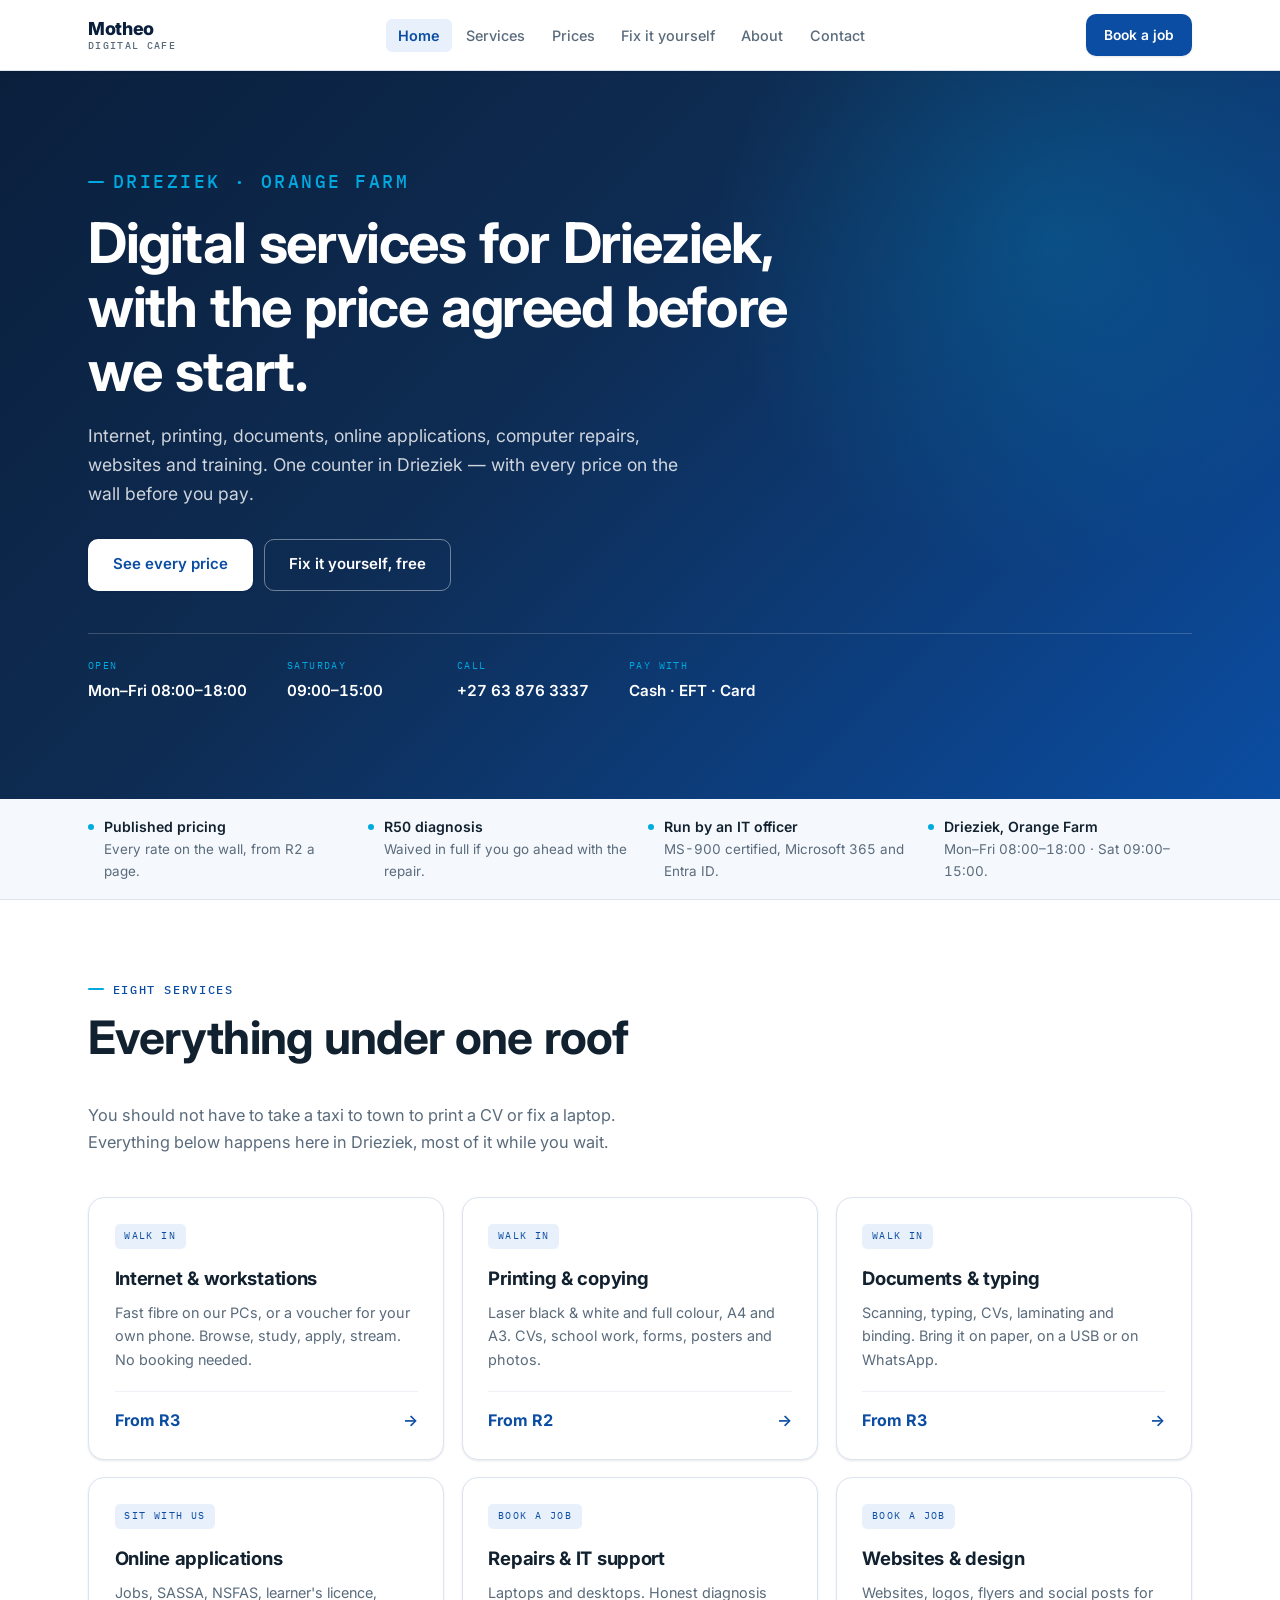
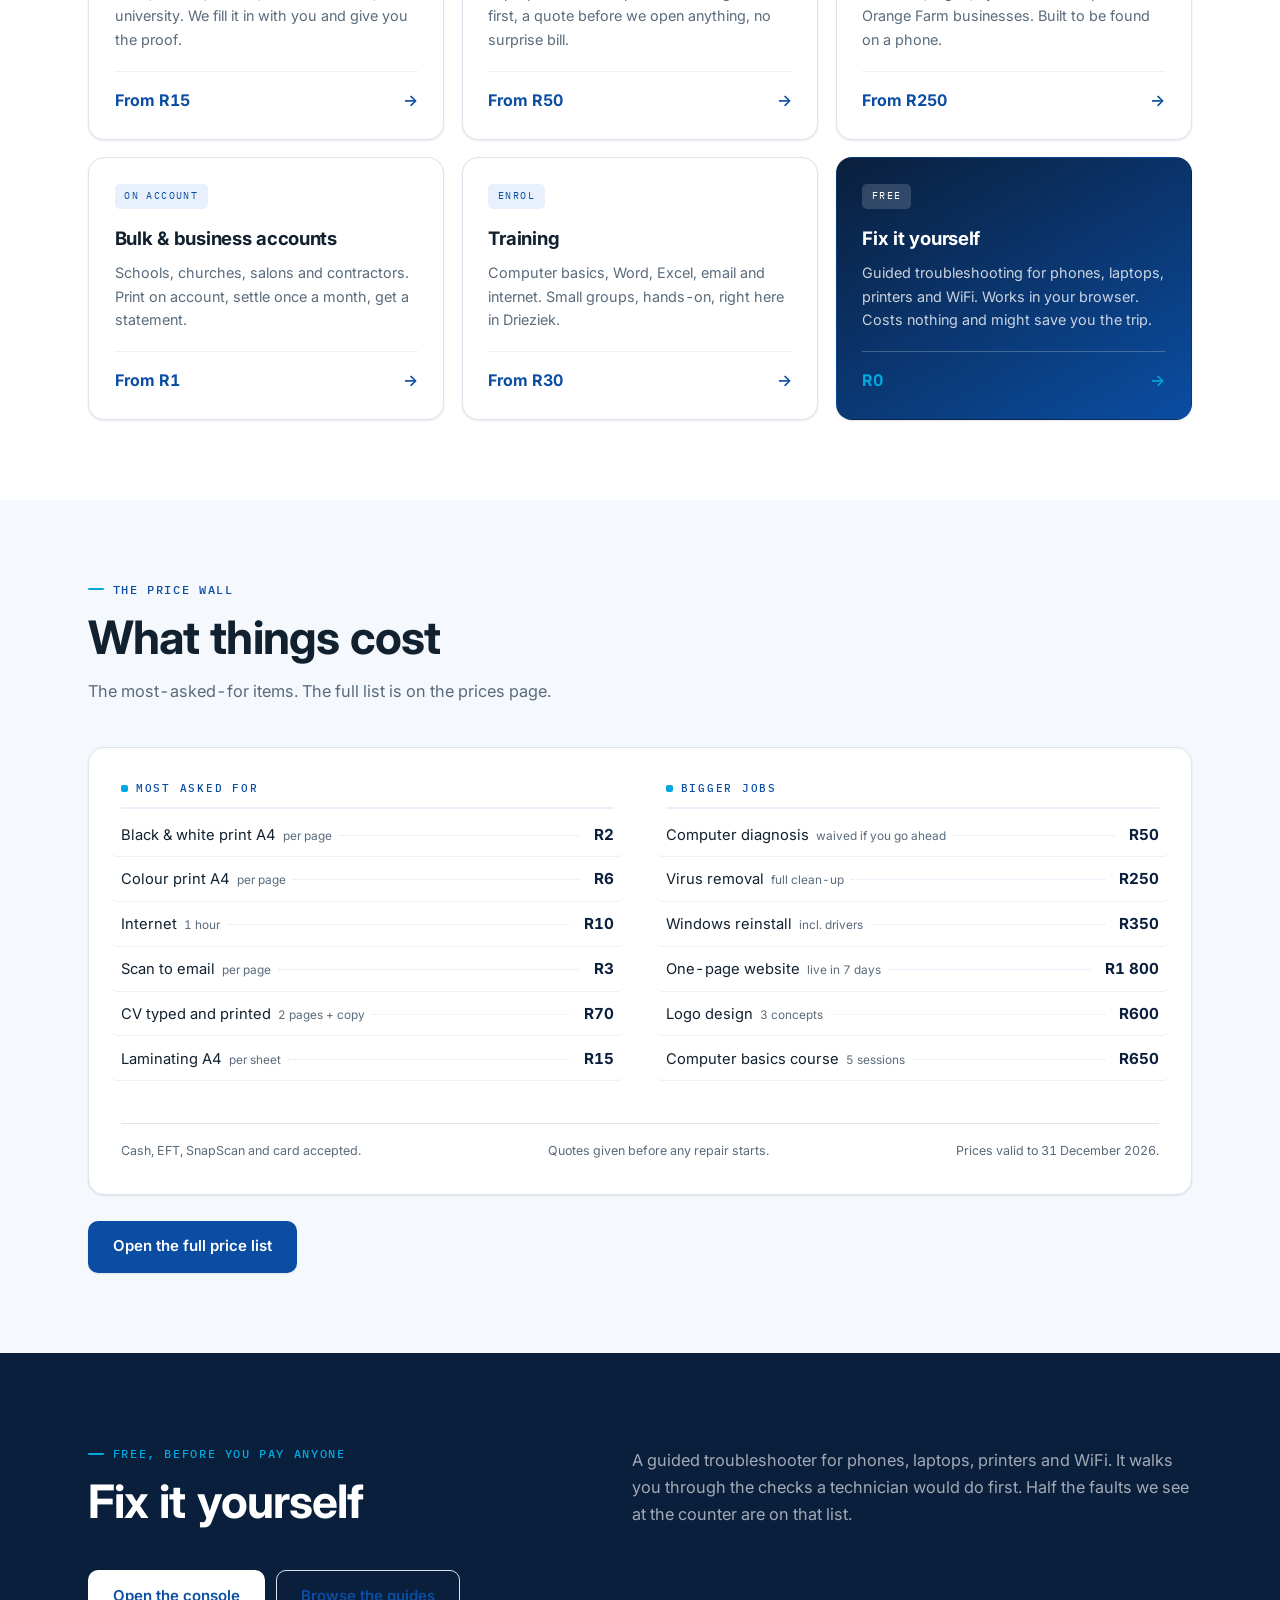
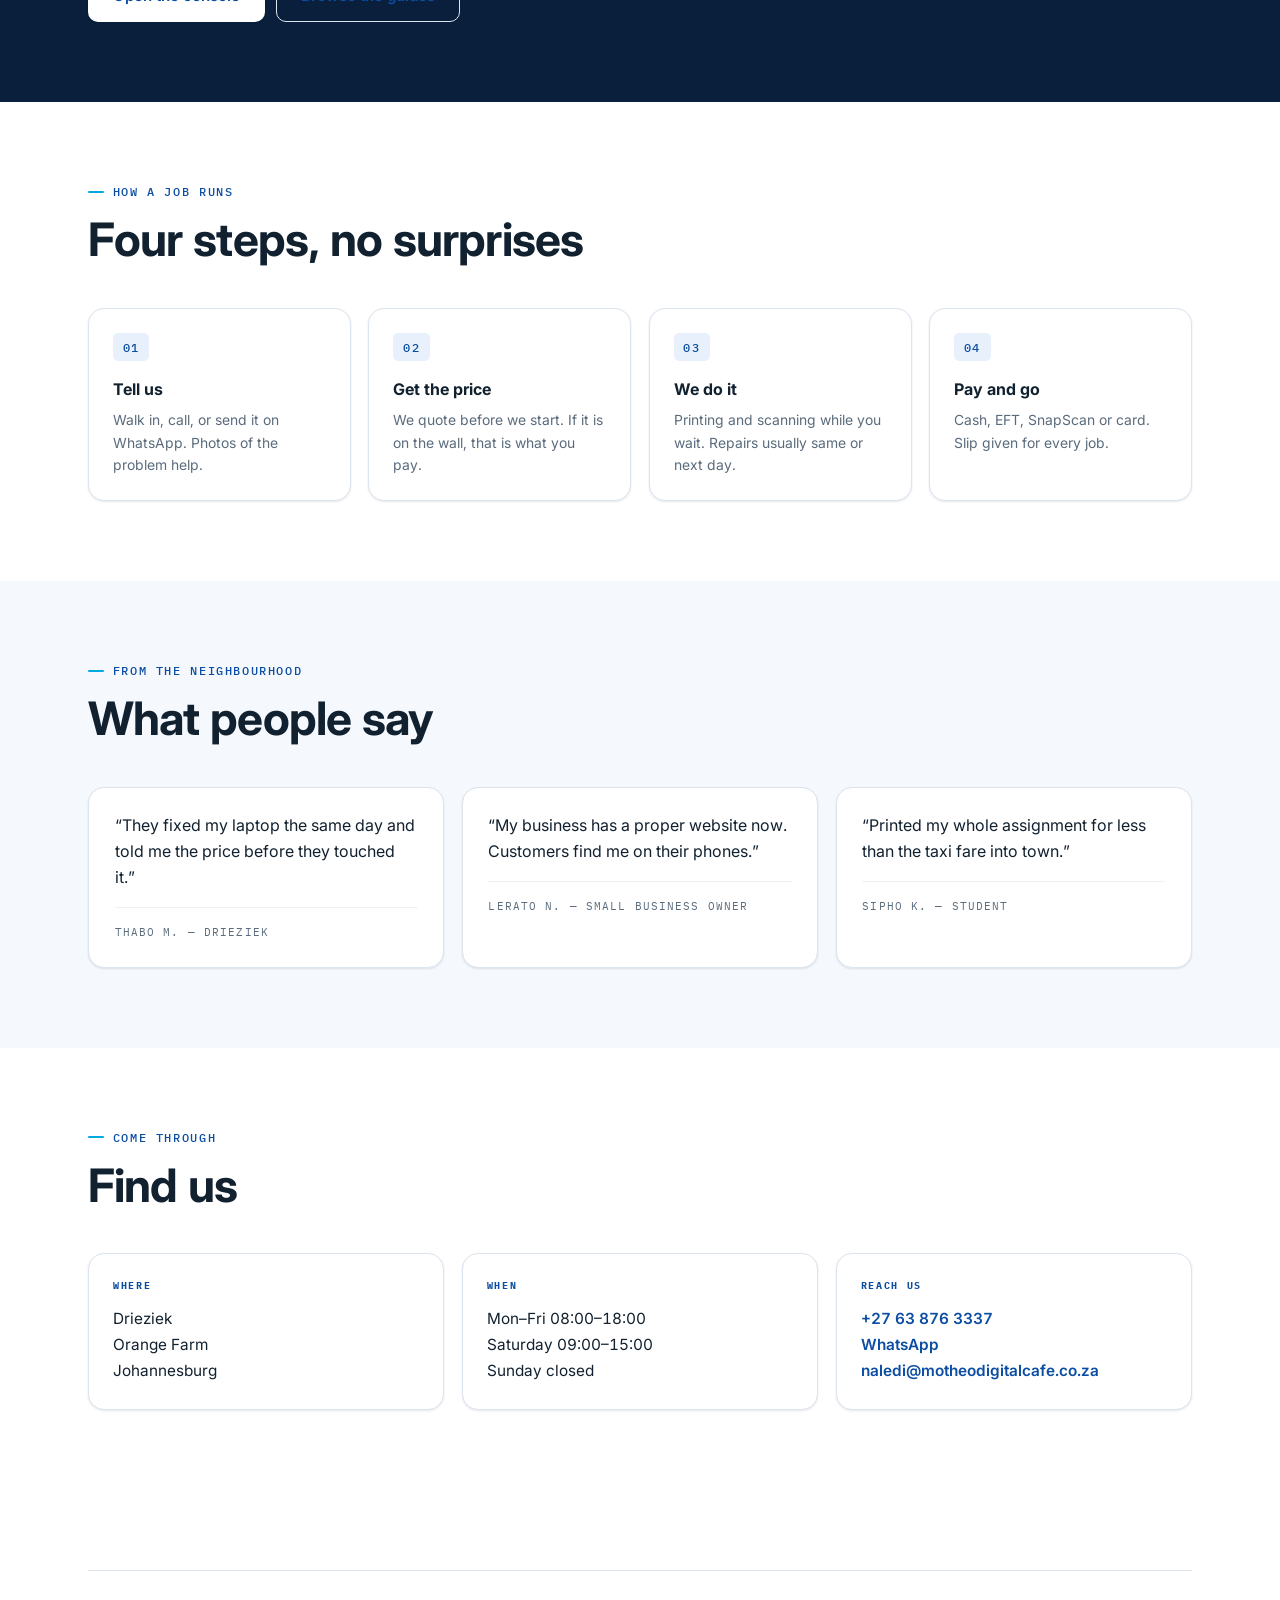
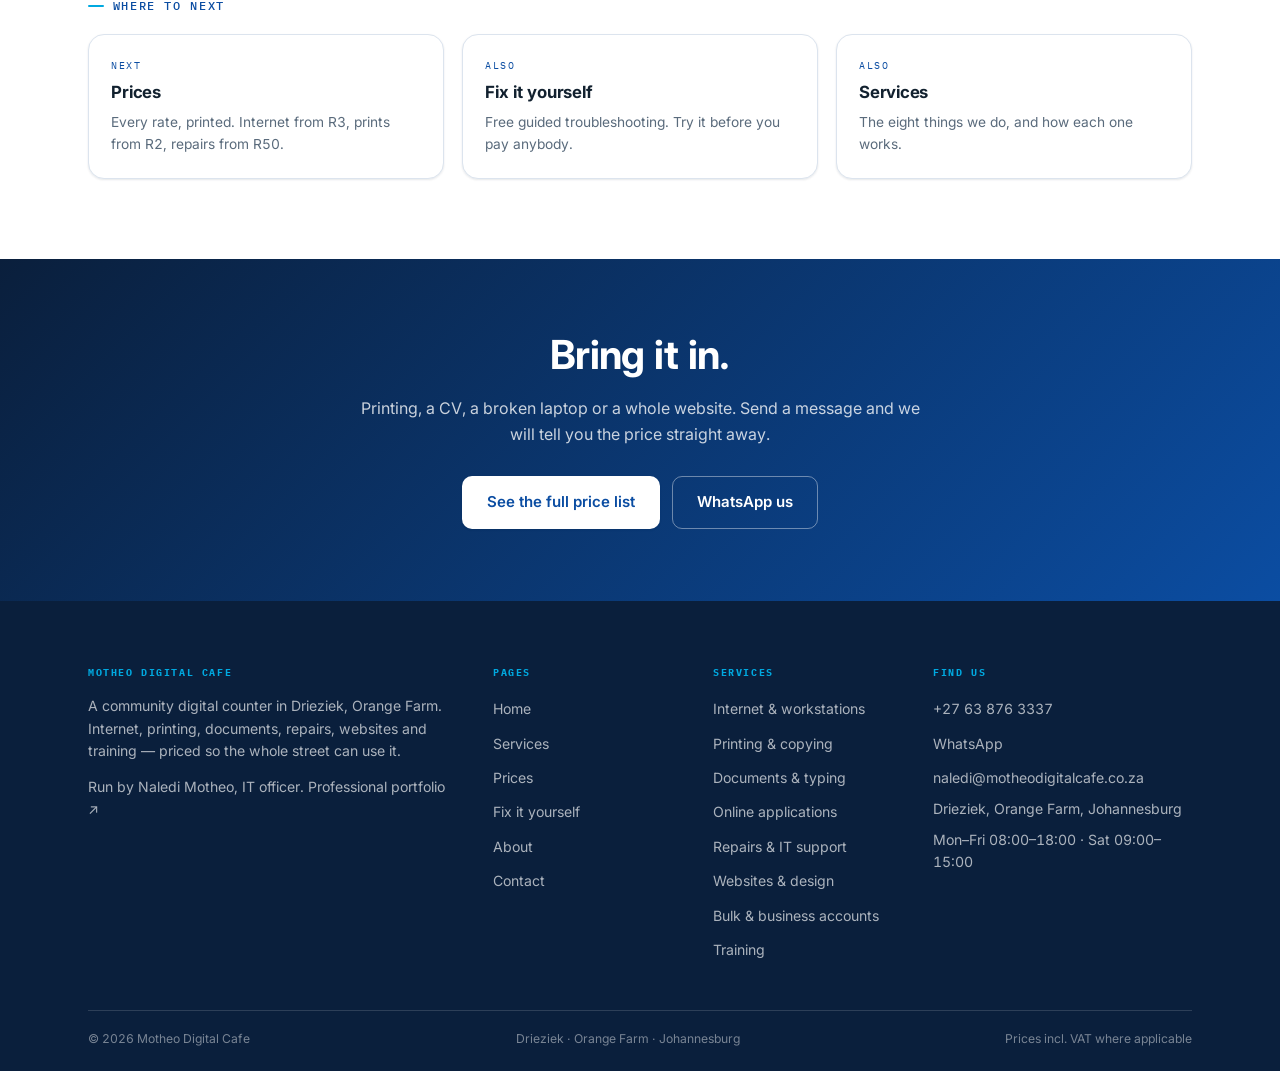
==== index.html @ 81f90285 "Fix asset paths for subdirectories" ====
<!DOCTYPE html>
<html lang="en-ZA">
<head>
<meta charset="utf-8">
<meta name="viewport" content="width=device-width,initial-scale=1">
<title>Motheo Digital Cafe — Internet, printing, repairs &amp; websites in Orange Farm</title>
<meta name="description" content="Internet, printing, scanning, CVs, online applications, computer repairs, websites and training in Drieziek, Orange Farm. Internet from R3 an hour, printing from R2, plus free troubleshooting guides.">
<meta name="theme-color" content="#0a0a0a">
<link rel="icon" href="assets/favicon.png">
<meta property="og:title" content="Motheo Digital Cafe — Internet, printing, repairs &amp; websites in Orange Farm">
<meta property="og:description" content="Internet, printing, scanning, CVs, online applications, computer repairs, websites and training in Drieziek, Orange Farm. Internet from R3 an hour, printing from R2, plus free troubleshooting guides.">
<meta property="og:type" content="website">
<link rel="preconnect" href="https://fonts.googleapis.com">
<link rel="preconnect" href="https://fonts.gstatic.com" crossorigin>
<link href="https://fonts.googleapis.com/css2?family=Inter:wght@400;500;600;700;800&family=IBM+Plex+Mono:wght@400;500&display=swap" rel="stylesheet">
<link rel="stylesheet" href="/style.css">
</head>
<body>
<a class="skip" href="#main">Skip to content</a>
<header class="nav">
  <div class="nav-in">
    <a class="brand" href="/"><b>Motheo</b><i>Digital Cafe</i></a>
    <nav aria-label="Main"><ul class="nav-links" id="menu"><li><a href="/" aria-current="page">Home</a></li><li><a href="services">Services</a></li><li><a href="prices">Prices</a></li><li><a href="/fix/">Fix it yourself</a></li><li><a href="/about/">About</a></li><li><a href="/contact/">Contact</a></li></ul></nav>
    <a class="pill pill-solid pill-sm nav-cta" href="contact">Book a job</a>
    <button class="burger" id="burger" aria-label="Menu" aria-expanded="false" aria-controls="menu">
      <span></span><span></span><span></span></button>
  </div>
</header>
<main id="main">
<section class="hero">
  <div class="wrap">
    <p class="eyebrow on-ink">Drieziek · Orange Farm</p>
    <h1>Digital services for Drieziek, with the price agreed before we start.</h1>
    <p>Internet, printing, documents, online applications, computer repairs, websites
    and training. One counter in Drieziek — with every price on the wall before you pay.</p>
    <div class="hero-cta">
      <a class="pill pill-invert" href="/prices/">See every price</a>
      <a class="pill pill-ghost" href="/fix/"><span>Fix it yourself, free</span></a>
    </div>
    <dl class="hero-meta">
      <div><dt>Open</dt><dd>Mon–Fri 08:00–18:00</dd></div>
      <div><dt>Saturday</dt><dd>09:00–15:00</dd></div>
      <div><dt>Call</dt><dd>+27 63 876 3337</dd></div>
      <div><dt>Pay with</dt><dd>Cash · EFT · Card</dd></div>
    </dl>
  </div>
</section>
<div class="trustbar"><ul><li><span><b>Published pricing</b>Every rate on the wall, from R2 a page.</span></li><li><span><b>R50 diagnosis</b>Waived in full if you go ahead with the repair.</span></li><li><span><b>Run by an IT officer</b>MS-900 certified, Microsoft 365 and Entra ID.</span></li><li><span><b>Drieziek, Orange Farm</b>Mon–Fri 08:00–18:00 · Sat 09:00–15:00.</span></li></ul></div>

<section class="sec">
  <div class="wrap">
    <div class="sec-head sec-head-row rv">
      <div><p class="eyebrow">Eight services</p>
        <h2 class="sec-title">Everything under one roof</h2></div>
      <p class="sec-sub">You should not have to take a taxi to town to print a CV or fix a
      laptop. Everything below happens here in Drieziek, most of it while you wait.</p>
    </div>
    <div class="rv"><div class="svc-grid"><a class="svc" href="prices.html#internet-workstations"><span class="svc-kicker">Walk in</span>
        <h3>Internet &amp; workstations</h3><p>Fast fibre on our PCs, or a voucher for your own phone. Browse, study, apply, stream. No booking needed.</p><span class="svc-foot"><span class="svc-from">From R3</span>
        <span class="svc-arrow" aria-hidden="true">&rarr;</span></span></a><a class="svc" href="prices.html#printing-copying"><span class="svc-kicker">Walk in</span>
        <h3>Printing &amp; copying</h3><p>Laser black &amp; white and full colour, A4 and A3. CVs, school work, forms, posters and photos.</p><span class="svc-foot"><span class="svc-from">From R2</span>
        <span class="svc-arrow" aria-hidden="true">&rarr;</span></span></a><a class="svc" href="prices.html#documents-typing"><span class="svc-kicker">Walk in</span>
        <h3>Documents &amp; typing</h3><p>Scanning, typing, CVs, laminating and binding. Bring it on paper, on a USB or on WhatsApp.</p><span class="svc-foot"><span class="svc-from">From R3</span>
        <span class="svc-arrow" aria-hidden="true">&rarr;</span></span></a><a class="svc" href="prices.html#online-applications"><span class="svc-kicker">Sit with us</span>
        <h3>Online applications</h3><p>Jobs, SASSA, NSFAS, learner's licence, university. We fill it in with you and give you the proof.</p><span class="svc-foot"><span class="svc-from">From R15</span>
        <span class="svc-arrow" aria-hidden="true">&rarr;</span></span></a><a class="svc" href="prices.html#repairs-it-support"><span class="svc-kicker">Book a job</span>
        <h3>Repairs &amp; IT support</h3><p>Laptops and desktops. Honest diagnosis first, a quote before we open anything, no surprise bill.</p><span class="svc-foot"><span class="svc-from">From R50</span>
        <span class="svc-arrow" aria-hidden="true">&rarr;</span></span></a><a class="svc" href="prices.html#websites-design"><span class="svc-kicker">Book a job</span>
        <h3>Websites &amp; design</h3><p>Websites, logos, flyers and social posts for Orange Farm businesses. Built to be found on a phone.</p><span class="svc-foot"><span class="svc-from">From R250</span>
        <span class="svc-arrow" aria-hidden="true">&rarr;</span></span></a><a class="svc" href="prices.html#bulk-business-accounts"><span class="svc-kicker">On account</span>
        <h3>Bulk &amp; business accounts</h3><p>Schools, churches, salons and contractors. Print on account, settle once a month, get a statement.</p><span class="svc-foot"><span class="svc-from">From R1</span>
        <span class="svc-arrow" aria-hidden="true">&rarr;</span></span></a><a class="svc" href="prices.html#training"><span class="svc-kicker">Enrol</span>
        <h3>Training</h3><p>Computer basics, Word, Excel, email and internet. Small groups, hands-on, right here in Drieziek.</p><span class="svc-foot"><span class="svc-from">From R30</span>
        <span class="svc-arrow" aria-hidden="true">&rarr;</span></span></a><a class="svc svc-cta" href="/fix/">
        <span class="svc-kicker">Free</span><h3>Fix it yourself</h3>
        <p>Guided troubleshooting for phones, laptops, printers and WiFi. Works in
        your browser. Costs nothing and might save you the trip.</p>
        <span class="svc-foot"><span class="svc-from">R0</span>
        <span class="svc-arrow" aria-hidden="true">&rarr;</span></span></a></div></div>
  </div>
</section>

<section class="sec sec-fog">
  <div class="wrap">
    <div class="sec-head rv"><p class="eyebrow">The price wall</p>
      <h2 class="sec-title">What things cost</h2>
      <p class="sec-sub">The most-asked-for items. The full list is on the prices page.</p></div>
    <div class="rv"><div class="board"><div class="board-cols"><div class="board-group" id="most-asked-for"><h3>Most asked for</h3><div class="row"><span class="row-name"><span>Black &amp; white print A4</span><small>per page</small></span><span class="row-price">R2</span></div><div class="row"><span class="row-name"><span>Colour print A4</span><small>per page</small></span><span class="row-price">R6</span></div><div class="row"><span class="row-name"><span>Internet</span><small>1 hour</small></span><span class="row-price">R10</span></div><div class="row"><span class="row-name"><span>Scan to email</span><small>per page</small></span><span class="row-price">R3</span></div><div class="row"><span class="row-name"><span>CV typed and printed</span><small>2 pages + copy</small></span><span class="row-price">R70</span></div><div class="row"><span class="row-name"><span>Laminating A4</span><small>per sheet</small></span><span class="row-price">R15</span></div></div><div class="board-group" id="bigger-jobs"><h3>Bigger jobs</h3><div class="row"><span class="row-name"><span>Computer diagnosis</span><small>waived if you go ahead</small></span><span class="row-price">R50</span></div><div class="row"><span class="row-name"><span>Virus removal</span><small>full clean-up</small></span><span class="row-price">R250</span></div><div class="row"><span class="row-name"><span>Windows reinstall</span><small>incl. drivers</small></span><span class="row-price">R350</span></div><div class="row"><span class="row-name"><span>One-page website</span><small>live in 7 days</small></span><span class="row-price">R1 800</span></div><div class="row"><span class="row-name"><span>Logo design</span><small>3 concepts</small></span><span class="row-price">R600</span></div><div class="row"><span class="row-name"><span>Computer basics course</span><small>5 sessions</small></span><span class="row-price">R650</span></div></div></div><div class="board-foot"><span>Cash, EFT, SnapScan and card accepted.</span><span>Quotes given before any repair starts.</span><span>Prices valid to 31 December 2026.</span></div></div></div>
    <p style="margin-top:1.6rem"><a class="pill pill-solid" href="/prices/">Open the full price list</a></p>
  </div>
</section>

<section class="sec sec-ink">
  <div class="wrap">
    <div class="sec-head sec-head-row rv">
      <div><p class="eyebrow on-ink">Free, before you pay anyone</p>
        <h2 class="sec-title">Fix it yourself</h2></div>
      <p class="sec-sub" style="color:rgba(255,255,255,.62)">A guided troubleshooter for phones,
      laptops, printers and WiFi. It walks you through the checks a technician would do first.
      Half the faults we see at the counter are on that list.</p>
    </div>
    <div class="rv" style="display:flex;flex-wrap:wrap;gap:.7rem">
      <a class="pill pill-invert" href="/fix/">Open the console</a>
      <a class="pill pill-ghost" href="fix.html#guides"><span>Browse the guides</span></a>
    </div>
  </div>
</section>

<section class="sec">
  <div class="wrap">
    <div class="sec-head rv"><p class="eyebrow">How a job runs</p>
      <h2 class="sec-title">Four steps, no surprises</h2></div>
    <div class="steps rv">
      <div class="step"><span class="step-n">01</span><h3>Tell us</h3>
        <p>Walk in, call, or send it on WhatsApp. Photos of the problem help.</p></div>
      <div class="step"><span class="step-n">02</span><h3>Get the price</h3>
        <p>We quote before we start. If it is on the wall, that is what you pay.</p></div>
      <div class="step"><span class="step-n">03</span><h3>We do it</h3>
        <p>Printing and scanning while you wait. Repairs usually same or next day.</p></div>
      <div class="step"><span class="step-n">04</span><h3>Pay and go</h3>
        <p>Cash, EFT, SnapScan or card. Slip given for every job.</p></div>
    </div>
  </div>
</section>

<section class="sec sec-fog">
  <div class="wrap">
    <div class="sec-head rv"><p class="eyebrow">From the neighbourhood</p>
      <h2 class="sec-title">What people say</h2></div>
    <div class="quotes rv">
      <figure class="quote"><blockquote>&ldquo;They fixed my laptop the same day and told me
        the price before they touched it.&rdquo;</blockquote>
        <figcaption>Thabo M. — Drieziek</figcaption></figure>
      <figure class="quote"><blockquote>&ldquo;My business has a proper website now. Customers
        find me on their phones.&rdquo;</blockquote>
        <figcaption>Lerato N. — Small business owner</figcaption></figure>
      <figure class="quote"><blockquote>&ldquo;Printed my whole assignment for less than the
        taxi fare into town.&rdquo;</blockquote>
        <figcaption>Sipho K. — Student</figcaption></figure>
    </div>
  </div>
</section>

<section class="sec">
  <div class="wrap">
    <div class="sec-head rv"><p class="eyebrow">Come through</p>
      <h2 class="sec-title">Find us</h2></div>
    <div class="visit rv">
      <div><h3>Where</h3><p>Drieziek<br>Orange Farm<br>Johannesburg</p></div>
      <div><h3>When</h3><p>Mon–Fri 08:00–18:00<br>Saturday 09:00–15:00<br>Sunday closed</p></div>
      <div><h3>Reach us</h3><p><a href="tel:+27638763337">+27 63 876 3337</a><br>
        <a href="https://wa.me/27638763337">WhatsApp</a><br><a href="mailto:naledi@motheodigitalcafe.co.za">naledi@motheodigitalcafe.co.za</a></p></div>
    </div>
  </div>
</section>

<section class="sec">
  <div class="wrap">
    <div class="xref rv">
      <p class="eyebrow">Where to next</p>
      <div class="xref-grid"><a class="xref-card" href="/prices/"><em>Next</em><b>Prices</b><span>Every rate, printed. Internet from R3, prints from R2, repairs from R50.</span></a><a class="xref-card" href="/fix/"><em>Also</em><b>Fix it yourself</b><span>Free guided troubleshooting. Try it before you pay anybody.</span></a><a class="xref-card" href="/services/"><em>Also</em><b>Services</b><span>The eight things we do, and how each one works.</span></a></div>
    </div>
  </div>
</section>
<section class="band">
  <div class="wrap">
    <h2>Bring it in.</h2><p>Printing, a CV, a broken laptop or a whole website. Send a message and we will tell you the price straight away.</p>
    <div class="band-cta"><a class="pill pill-invert" href="/prices/">See the full price list</a><a class="pill pill-ghost" href="https://wa.me/27638763337"><span>WhatsApp us</span></a></div>
  </div>
</section>
</main>
<footer class="foot">
  <div class="wrap">
    <div class="foot-grid">
      <div>
        <h4>Motheo Digital Cafe</h4>
        <p>A community digital counter in Drieziek, Orange Farm. Internet, printing,
        documents, repairs, websites and training — priced so the whole street can use it.</p>
        <p style="margin-top:.8rem">Run by <a href="/about/">Naledi Motheo</a>,
        IT officer. <a href="https://motheotech.github.io/naledi-portfolio/" target="_blank" rel="noopener">Professional portfolio &#8599;</a></p>
      </div>
      <div><h4>Pages</h4><ul><li><a href="/">Home</a></li><li><a href="/services/">Services</a></li><li><a href="/prices/">Prices</a></li><li><a href="/fix/">Fix it yourself</a></li><li><a href="/about/">About</a></li><li><a href="/contact/">Contact</a></li></ul></div>
      <div><h4>Services</h4><ul><li><a href="/services/">Internet &amp; workstations</a></li><li><a href="/services/">Printing &amp; copying</a></li><li><a href="/services/">Documents &amp; typing</a></li><li><a href="/services/">Online applications</a></li><li><a href="/services/">Repairs &amp; IT support</a></li><li><a href="/services/">Websites &amp; design</a></li><li><a href="/services/">Bulk &amp; business accounts</a></li><li><a href="/services/">Training</a></li></ul></div>
      <div>
        <h4>Find us</h4>
        <ul>
          <li><a href="tel:+27638763337">+27 63 876 3337</a></li>
          <li><a href="https://wa.me/27638763337">WhatsApp</a></li>
          <li><a href="mailto:naledi@motheodigitalcafe.co.za">naledi@motheodigitalcafe.co.za</a></li>
          <li><p>Drieziek, Orange Farm, Johannesburg</p></li>
          <li><p>Mon–Fri 08:00–18:00 · Sat 09:00–15:00</p></li>
        </ul>
      </div>
    </div>
    <div class="foot-bottom">
      <span>&copy; 2026 Motheo Digital Cafe</span>
      <span>Drieziek · Orange Farm · Johannesburg</span>
      <span>Prices incl. VAT where applicable</span>
    </div>
  </div>
</footer>
<script src="/site.js" defer></script>
</body>
</html>
---- style.css ----
/* ==========================================================================
   Motheo Digital Cafe — corporate ICT design system
   Navy / royal blue / cyan. Rounded, layered, credential-forward.
   ========================================================================== */

:root{
  /* brand */
  --navy:#0a1f3c;
  --navy-2:#0e2c53;
  --brand:#0b4da2;
  --brand-dk:#083a7d;
  --brand-lt:#e8f0fb;
  --cyan:#00a9e0;
  --cyan-dk:#0089b5;

  /* neutrals */
  --paper:#ffffff;
  --mist:#f5f8fc;
  --ink:#12212f;
  --slate:#5a6b7c;
  --line:#dce4ee;
  --line-2:#eef2f7;

  --ok:#0f8a5f;

  --ui:'Inter',-apple-system,'Segoe UI',Roboto,sans-serif;
  --mono:'IBM Plex Mono',ui-monospace,'SF Mono',Menlo,monospace;

  --r:10px;
  --r-lg:16px;
  --sh-1:0 1px 2px rgba(10,31,60,.06),0 1px 3px rgba(10,31,60,.05);
  --sh-2:0 2px 4px rgba(10,31,60,.05),0 12px 28px rgba(10,31,60,.09);
  --sh-3:0 4px 8px rgba(10,31,60,.06),0 24px 48px rgba(10,31,60,.13);

  --wrap:1200px;
  --gut:clamp(1.25rem,4vw,3rem);
}

*,*::before,*::after{margin:0;padding:0;box-sizing:border-box}
html{scroll-behavior:smooth;-webkit-text-size-adjust:100%}
body{
  font-family:var(--ui);background:var(--paper);color:var(--ink);
  font-size:16px;line-height:1.65;overflow-x:hidden;
  font-variant-numeric:tabular-nums;-webkit-font-smoothing:antialiased;
}
img{max-width:100%;display:block}
a{color:var(--brand)}
ul{list-style:none}

.skip{position:absolute;left:-9999px;background:var(--brand);color:#fff;
  padding:.8rem 1.2rem;border-radius:var(--r);z-index:9999}
.skip:focus{left:.75rem;top:.75rem}
:focus-visible{outline:3px solid var(--cyan);outline-offset:2px;border-radius:4px}

.wrap{max-width:var(--wrap);margin:0 auto;padding-inline:var(--gut)}

/* ---------- type ---------- */
.eyebrow{
  font-family:var(--mono);font-size:.72rem;font-weight:500;letter-spacing:.14em;
  text-transform:uppercase;color:var(--brand);display:flex;align-items:center;gap:.55rem;
}
.eyebrow::before{content:"";width:16px;height:2px;background:var(--cyan);flex:none;border-radius:2px}
.eyebrow.on-ink{color:var(--cyan)}

h2.sec-title{
  font-size:clamp(1.9rem,3.6vw,2.9rem);line-height:1.15;letter-spacing:-.02em;
  font-weight:700;margin:.75rem 0 0;
}
.sec-sub{color:var(--slate);max-width:56ch;margin-top:.9rem;font-size:1.02rem}
.sec-ink .sec-sub{color:rgba(255,255,255,.72)}
.display,.stroke{font-weight:700}
.stroke{color:var(--cyan)}

/* ---------- buttons ---------- */
.pill{
  display:inline-flex;align-items:center;gap:.5rem;font-size:.94rem;font-weight:600;
  padding:.8rem 1.5rem;border-radius:var(--r);text-decoration:none;border:1.5px solid transparent;
  cursor:pointer;transition:background .18s,color .18s,border-color .18s,box-shadow .18s,transform .18s;
}
.pill-solid{background:var(--brand);color:#fff;box-shadow:var(--sh-1)}
.pill-solid:hover{background:var(--brand-dk);box-shadow:var(--sh-2);transform:translateY(-1px)}
.pill-invert{background:#fff;color:var(--brand);box-shadow:var(--sh-1)}
.pill-invert:hover{background:var(--brand-lt);box-shadow:var(--sh-2);transform:translateY(-1px)}
.pill-ghost{border-color:rgba(255,255,255,.4);color:#fff;background:transparent}
.pill-ghost:hover{border-color:#fff;background:rgba(255,255,255,.12)}
.sec .pill-ghost,.prose .pill-ghost{border-color:var(--line);color:var(--brand)}
.sec .pill-ghost:hover{border-color:var(--brand);background:var(--brand-lt)}
.pill-sm{padding:.55rem 1.05rem;font-size:.86rem}

/* ---------- nav ---------- */
.nav{position:sticky;top:0;z-index:900;background:rgba(255,255,255,.96);
  backdrop-filter:blur(12px);border-bottom:1px solid var(--line);box-shadow:var(--sh-1)}
.nav-in{max-width:var(--wrap);margin:0 auto;padding:0 var(--gut);height:70px;
  display:flex;align-items:center;justify-content:space-between;gap:1.5rem}
.brand{display:flex;flex-direction:column;text-decoration:none;flex:none;line-height:1.15}
.brand b{font-size:1.12rem;font-weight:800;letter-spacing:-.02em;color:var(--navy)}
.brand i{font-style:normal;font-family:var(--mono);font-size:.6rem;font-weight:500;
  letter-spacing:.14em;text-transform:uppercase;color:var(--slate)}
.nav-links{display:flex;gap:.15rem;align-items:center}
.nav-links a{text-decoration:none;font-size:.9rem;font-weight:500;padding:.5rem .75rem;
  color:var(--slate);border-radius:6px;transition:all .16s}
.nav-links a:hover{color:var(--brand);background:var(--brand-lt)}
.nav-links a[aria-current="page"]{color:var(--brand);font-weight:600;background:var(--brand-lt)}
.nav-cta{flex:none}
.burger{display:none;background:none;border:1px solid var(--line);border-radius:8px;
  padding:.5rem;cursor:pointer}
.burger span{display:block;width:20px;height:2px;background:var(--navy);margin:4px 0;border-radius:2px}

/* ---------- hero ---------- */
.hero{
  background:linear-gradient(135deg,var(--navy) 0%,var(--navy-2) 42%,var(--brand) 100%);
  color:#fff;padding:clamp(3.5rem,8vw,6rem) 0;position:relative;overflow:hidden;
}
.hero::after{
  content:"";position:absolute;right:-12%;top:-30%;width:60%;aspect-ratio:1;
  background:radial-gradient(circle,rgba(0,169,224,.22),transparent 62%);pointer-events:none;
}
.hero .wrap{position:relative;z-index:1}
.hero h1{
  font-size:clamp(2.1rem,4.6vw,3.5rem);line-height:1.14;letter-spacing:-.025em;
  font-weight:700;margin:1rem 0 1.1rem;max-width:20ch;
}
.hero h1 br{display:none}
.hero p{color:rgba(255,255,255,.8);max-width:56ch;font-size:clamp(1rem,1.5vw,1.1rem)}
.hero-cta{display:flex;flex-wrap:wrap;gap:.7rem;margin-top:1.9rem}
.hero-meta{display:flex;flex-wrap:wrap;gap:1.5rem 2.5rem;margin-top:2.6rem;
  padding-top:1.5rem;border-top:1px solid rgba(255,255,255,.18)}
.hero-meta div{min-width:130px}
.hero-meta dt{font-family:var(--mono);font-size:.62rem;letter-spacing:.14em;
  text-transform:uppercase;color:var(--cyan);margin-bottom:.25rem}
.hero-meta dd{font-size:.95rem;font-weight:600}

/* ---------- trust bar (replaces the marquee) ---------- */
.trustbar{background:var(--mist);border-bottom:1px solid var(--line)}
.trustbar ul{max-width:var(--wrap);margin:0 auto;padding:1rem var(--gut);
  display:grid;grid-template-columns:repeat(4,1fr);gap:1rem}
.trustbar li{display:flex;gap:.6rem;align-items:flex-start;font-size:.84rem;color:var(--slate)}
.trustbar li::before{content:"";width:6px;height:6px;border-radius:50%;background:var(--cyan);
  flex:none;margin-top:.55rem}
.trustbar b{display:block;color:var(--ink);font-weight:600;font-size:.88rem}

/* ---------- sections ---------- */
.sec{padding:clamp(3rem,6.5vw,5rem) 0}
.sec-fog{background:var(--mist)}
.sec-ink{background:var(--navy);color:#fff}
.sec-head{margin-bottom:clamp(1.8rem,3.5vw,2.6rem)}
.sec-head-row{display:flex;flex-wrap:wrap;gap:1.5rem;align-items:flex-end;justify-content:space-between}

/* ---------- service cards ---------- */
.svc-grid{display:grid;grid-template-columns:repeat(3,1fr);gap:1.1rem}
.svc{
  background:var(--paper);border:1px solid var(--line);border-radius:var(--r-lg);
  padding:1.6rem;text-decoration:none;color:inherit;display:flex;flex-direction:column;
  min-height:212px;box-shadow:var(--sh-1);transition:box-shadow .2s,transform .2s,border-color .2s;
}
.svc:hover{box-shadow:var(--sh-3);transform:translateY(-3px);border-color:var(--brand)}
.svc-kicker{font-family:var(--mono);font-size:.62rem;letter-spacing:.14em;text-transform:uppercase;
  color:var(--brand);background:var(--brand-lt);align-self:flex-start;
  padding:.28rem .6rem;border-radius:5px}
.svc h3{font-size:1.16rem;font-weight:700;letter-spacing:-.015em;margin:.85rem 0 .5rem}
.svc p{font-size:.9rem;color:var(--slate);flex:1;line-height:1.6}
.svc-foot{display:flex;align-items:center;justify-content:space-between;gap:1rem;
  margin-top:1.3rem;padding-top:.9rem;border-top:1px solid var(--line-2)}
.svc-from{font-size:1rem;font-weight:700;color:var(--brand)}
.svc-arrow{color:var(--brand);font-weight:600;transition:transform .2s}
.svc:hover .svc-arrow{transform:translateX(4px)}

.svc-cta{background:linear-gradient(150deg,var(--navy),var(--brand));border-color:transparent;color:#fff}
.svc-cta .svc-kicker{background:rgba(255,255,255,.16);color:#fff}
.svc-cta p{color:rgba(255,255,255,.78)}
.svc-cta .svc-foot{border-top-color:rgba(255,255,255,.22)}
.svc-cta .svc-from,.svc-cta .svc-arrow{color:var(--cyan)}
.svc-cta:hover{border-color:transparent}

/* ---------- price table ---------- */
.board{background:var(--paper);border:1px solid var(--line);border-radius:var(--r-lg);
  padding:clamp(1.2rem,3vw,2rem);box-shadow:var(--sh-1)}
.board-cols{column-count:2;column-gap:clamp(1.5rem,4vw,3.5rem)}
.board-group{break-inside:avoid;-webkit-column-break-inside:avoid;page-break-inside:avoid;
  margin-bottom:2.2rem}
.board-group h3{
  font-family:var(--mono);font-size:.68rem;font-weight:500;letter-spacing:.16em;
  text-transform:uppercase;color:var(--brand);display:flex;align-items:center;gap:.5rem;
  padding-bottom:.6rem;border-bottom:2px solid var(--brand-lt);margin-bottom:.2rem;
}
.board-group h3::before{content:"";width:7px;height:7px;border-radius:2px;background:var(--cyan);flex:none}
.row{display:grid;grid-template-columns:1fr auto;align-items:baseline;gap:.9rem;
  padding:.58rem .6rem;margin-inline:-.6rem;border-radius:6px;
  border-bottom:1px solid var(--line-2);transition:background .15s}
.row:hover{background:var(--brand-lt)}
.row-name{display:flex;align-items:baseline;gap:.45rem;font-size:.92rem;min-width:0}
.row-name::after{content:"";flex:1;border-bottom:1px dotted var(--line);transform:translateY(-.28em)}
.row-name small{font-size:.74rem;color:var(--slate);flex:none}
.row-price{font-size:.95rem;font-weight:700;white-space:nowrap;color:var(--navy)}
.row:hover .row-price{color:var(--brand)}
.board-foot{border-top:1px solid var(--line);padding-top:1.1rem;margin-top:.4rem;
  display:flex;flex-wrap:wrap;gap:.8rem 2rem;justify-content:space-between;
  font-size:.78rem;color:var(--slate)}

/* ---------- steps ---------- */
.steps{display:grid;grid-template-columns:repeat(4,1fr);gap:1.1rem}
.step{background:rgba(255,255,255,.06);border:1px solid rgba(255,255,255,.14);
  border-radius:var(--r-lg);padding:1.5rem}
.sec:not(.sec-ink) .step{background:var(--paper);border-color:var(--line);box-shadow:var(--sh-1)}
.step-n{font-family:var(--mono);font-size:.72rem;font-weight:500;letter-spacing:.14em;
  color:var(--cyan);display:inline-block;padding:.3rem .6rem;border-radius:5px;
  background:rgba(0,169,224,.14)}
.sec:not(.sec-ink) .step-n{color:var(--brand);background:var(--brand-lt)}
.step h3{font-size:1rem;font-weight:700;margin:.9rem 0 .45rem}
.step p{font-size:.87rem;color:rgba(255,255,255,.7);line-height:1.6}
.sec:not(.sec-ink) .step p{color:var(--slate)}

/* ---------- quotes ---------- */
.quotes{display:grid;grid-template-columns:repeat(3,1fr);gap:1.1rem}
.quote{background:var(--paper);border:1px solid var(--line);border-radius:var(--r-lg);
  padding:1.6rem;box-shadow:var(--sh-1)}
.quote blockquote{font-size:1rem;line-height:1.62;color:var(--ink)}
.quote figcaption{margin-top:1rem;padding-top:.9rem;border-top:1px solid var(--line-2);
  font-family:var(--mono);font-size:.7rem;letter-spacing:.1em;text-transform:uppercase;color:var(--slate)}

/* ---------- visit ---------- */
.visit{display:grid;grid-template-columns:repeat(3,1fr);gap:1.1rem}
.visit div{background:var(--paper);border:1px solid var(--line);border-radius:var(--r-lg);
  padding:1.5rem;box-shadow:var(--sh-1)}
.visit h3{font-family:var(--mono);font-size:.64rem;letter-spacing:.16em;text-transform:uppercase;
  color:var(--brand);margin-bottom:.7rem}
.visit p{font-size:.96rem;line-height:1.7;color:var(--ink)}
.visit a{font-weight:600;text-decoration:none}
.visit a:hover{text-decoration:underline}

/* ---------- CTA band ---------- */
.band{background:linear-gradient(135deg,var(--navy),var(--brand));color:#fff;
  padding:clamp(2.8rem,6vw,4.5rem) 0;text-align:center}
.band h2{font-size:clamp(1.7rem,3.4vw,2.5rem);font-weight:700;letter-spacing:-.02em;line-height:1.2}
.band p{color:rgba(255,255,255,.78);max-width:56ch;margin:1rem auto 1.8rem}
.band-cta{display:flex;flex-wrap:wrap;gap:.7rem;justify-content:center}

/* ---------- prose ---------- */
.prose{max-width:70ch}
.prose p{margin-bottom:1.05rem;color:var(--slate);font-size:1rem}
.prose p strong{color:var(--ink);font-weight:600}
.prose h3{font-size:1.08rem;font-weight:700;color:var(--ink);margin:2rem 0 .7rem}
.prose ul{margin:0 0 1.05rem}
.prose li{position:relative;padding-left:1.5rem;margin-bottom:.55rem;color:var(--slate)}
.prose li::before{content:"";position:absolute;left:0;top:.6em;width:7px;height:7px;
  border-radius:2px;background:var(--cyan)}

/* ---------- form ---------- */
.form{display:grid;gap:1rem;max-width:540px;background:var(--paper);border:1px solid var(--line);
  border-radius:var(--r-lg);padding:clamp(1.3rem,3vw,2rem);box-shadow:var(--sh-1)}
.field label{display:block;font-size:.8rem;font-weight:600;color:var(--ink);margin-bottom:.4rem}
.field input,.field select,.field textarea{
  width:100%;font-family:var(--ui);font-size:.95rem;padding:.75rem .9rem;
  border:1px solid var(--line);border-radius:var(--r);background:var(--paper);color:var(--ink);
  transition:border-color .16s,box-shadow .16s;
}
.field input:focus,.field select:focus,.field textarea:focus{
  border-color:var(--brand);box-shadow:0 0 0 3px var(--brand-lt);outline:none}
.field textarea{min-height:130px;resize:vertical}

/* ---------- cross-reference ---------- */
.xref{border-top:1px solid var(--line);padding-top:1.6rem}
.xref-grid{display:grid;grid-template-columns:repeat(3,1fr);gap:1.1rem;margin-top:1.2rem}
.xref-card{background:var(--paper);border:1px solid var(--line);border-radius:var(--r-lg);
  padding:1.4rem;text-decoration:none;color:inherit;display:flex;flex-direction:column;gap:.35rem;
  box-shadow:var(--sh-1);transition:box-shadow .2s,transform .2s,border-color .2s}
.xref-card:hover{box-shadow:var(--sh-3);transform:translateY(-3px);border-color:var(--brand)}
.xref-card em{font-style:normal;font-family:var(--mono);font-size:.6rem;letter-spacing:.16em;
  text-transform:uppercase;color:var(--brand)}
.xref-card b{font-size:1.05rem;font-weight:700;letter-spacing:-.015em;color:var(--ink)}
.xref-card span{font-size:.86rem;color:var(--slate);line-height:1.55}

/* ---------- capability list ---------- */
.caps{margin-top:.3rem}
.caps li{font-size:.88rem;color:var(--slate);padding:.48rem 0 .48rem 1.4rem;
  border-bottom:1px solid var(--line-2);position:relative}
.caps li::before{content:"";position:absolute;left:0;top:1.05em;width:7px;height:2px;
  border-radius:2px;background:var(--cyan)}
.caps li:last-child{border-bottom:0}

/* ==========================================================================
   Fix It Yourself console
   ========================================================================== */
.cons{background:var(--navy);color:#fff;border-radius:var(--r-lg);overflow:hidden;
  box-shadow:var(--sh-3);font-family:var(--ui)}
.cons-bar{display:flex;align-items:center;gap:.65rem;padding:.85rem 1.2rem;
  background:rgba(0,0,0,.24);border-bottom:1px solid rgba(255,255,255,.1);
  font-family:var(--mono);font-size:.68rem;letter-spacing:.1em;text-transform:uppercase;
  color:rgba(255,255,255,.6);flex-wrap:wrap}
.cons-dot{width:8px;height:8px;background:var(--cyan);flex:none;border-radius:50%;
  box-shadow:0 0 0 3px rgba(0,169,224,.22);animation:blip 1.8s ease-in-out infinite}
@keyframes blip{50%{opacity:.35}}
.cons-bar .spacer{flex:1}
.cons-reset{background:rgba(255,255,255,.1);border:1px solid rgba(255,255,255,.2);color:#fff;
  font-family:var(--mono);font-size:.6rem;letter-spacing:.12em;text-transform:uppercase;
  padding:.35rem .7rem;border-radius:6px;cursor:pointer;transition:all .16s}
.cons-reset:hover{background:var(--cyan);border-color:var(--cyan);color:var(--navy)}
.cons-body{padding:clamp(1.3rem,3vw,2.2rem)}
.cons-q{font-size:clamp(1.15rem,2.2vw,1.5rem);font-weight:700;letter-spacing:-.02em;
  line-height:1.28;margin-bottom:.45rem}
.cons-hint{font-size:.88rem;color:rgba(255,255,255,.62);margin-bottom:1.4rem;max-width:62ch}

.chips{display:grid;grid-template-columns:repeat(auto-fit,minmax(200px,1fr));gap:.8rem}
.chip{background:rgba(255,255,255,.07);border:1px solid rgba(255,255,255,.16);color:#fff;
  font-family:var(--ui);text-align:left;padding:1rem 1.1rem;border-radius:var(--r);
  cursor:pointer;transition:all .18s;display:flex;flex-direction:column;gap:.25rem}
.chip:hover,.chip:focus-visible{background:rgba(0,169,224,.16);border-color:var(--cyan);
  transform:translateY(-2px)}
.chip b{font-size:.98rem;font-weight:600}
.chip small{font-family:var(--mono);font-size:.66rem;color:rgba(255,255,255,.55)}

.cons-step{background:rgba(255,255,255,.05);border:1px solid rgba(255,255,255,.12);
  border-left:3px solid var(--cyan);border-radius:var(--r);padding:1.3rem 1.4rem}
.cons-count{font-family:var(--mono);font-size:.64rem;letter-spacing:.14em;text-transform:uppercase;
  color:var(--cyan);margin-bottom:.6rem}
.cons-do{font-size:1rem;line-height:1.65;color:rgba(255,255,255,.85);margin-bottom:.9rem}
.cons-tip{font-size:.84rem;line-height:1.6;color:rgba(255,255,255,.6);
  border-top:1px solid rgba(255,255,255,.12);padding-top:.75rem}
.cons-tip b{color:var(--cyan);font-weight:600}
.cons-actions{display:flex;flex-wrap:wrap;gap:.6rem;margin-top:1.5rem;align-items:center}
.cbtn{font-family:var(--ui);font-size:.9rem;font-weight:600;padding:.72rem 1.4rem;
  border:1.5px solid transparent;border-radius:var(--r);cursor:pointer;transition:all .18s;
  text-decoration:none;display:inline-flex;align-items:center}
.cbtn-yes{background:var(--cyan);color:var(--navy)}
.cbtn-yes:hover{background:#fff;transform:translateY(-1px)}
.cbtn-no{background:transparent;border-color:rgba(255,255,255,.32);color:#fff}
.cbtn-no:hover{border-color:#fff;background:rgba(255,255,255,.1)}
.cbtn-back{background:none;border:0;color:rgba(255,255,255,.5);font-family:var(--mono);
  font-size:.68rem;letter-spacing:.1em;text-transform:uppercase;cursor:pointer;padding:.7rem .4rem}
.cbtn-back:hover{color:var(--cyan)}

.trail{margin-top:1.5rem;padding-top:1rem;border-top:1px solid rgba(255,255,255,.12);
  font-size:.82rem;color:rgba(255,255,255,.55);line-height:1.85}
.trail b{display:block;font-family:var(--mono);font-size:.62rem;letter-spacing:.14em;
  text-transform:uppercase;font-weight:500;color:rgba(255,255,255,.4);margin-bottom:.35rem}
.trail li{padding-left:1.3rem;position:relative}
.trail li::before{content:"\2713";position:absolute;left:0;color:var(--cyan)}

.outcome-good .cons-q{color:var(--cyan)}
.cons-ext{display:inline-flex;align-items:center;gap:.4rem;font-size:.86rem;font-weight:600;
  color:var(--cyan);text-decoration:none;margin-top:1.2rem}
.cons-ext:hover{text-decoration:underline;color:#fff}
.cons-credit{font-size:.76rem;color:rgba(255,255,255,.45);margin-top:.5rem;line-height:1.65}
.cons-credit a{color:rgba(255,255,255,.7)}
.cons-noscript{padding:2rem;color:rgba(255,255,255,.75)}

.safety{background:#fff6ed;border:1px solid #f5d9bd;border-left:4px solid #e08a2e;
  border-radius:var(--r);padding:1.2rem 1.4rem;font-size:.9rem;line-height:1.65;
  color:#6b4a20;margin-top:1.5rem}
.safety b{color:#4a3213;font-weight:700}

/* ---------- footer ---------- */
.foot{background:var(--navy);color:#fff;padding:clamp(2.8rem,5vw,4rem) 0 1.4rem}
.foot-grid{display:grid;grid-template-columns:2fr 1fr 1fr 1.4fr;gap:2.2rem;margin-bottom:2.5rem}
.foot h4{font-family:var(--mono);font-size:.62rem;letter-spacing:.16em;text-transform:uppercase;
  color:var(--cyan);margin-bottom:.9rem}
.foot li{margin-bottom:.5rem}
.foot a,.foot p{font-size:.88rem;color:rgba(255,255,255,.66);text-decoration:none;line-height:1.6}
.foot a:hover{color:#fff;text-decoration:underline}
.foot-bottom{border-top:1px solid rgba(255,255,255,.14);padding-top:1.1rem;
  display:flex;flex-wrap:wrap;gap:.5rem 2rem;justify-content:space-between;
  font-size:.76rem;color:rgba(255,255,255,.45)}

/* ---------- reveal ---------- */
.rv{opacity:0;transform:translateY(16px);transition:opacity .5s ease,transform .5s ease}
.rv.in{opacity:1;transform:none}

/* ---------- responsive ---------- */
@media(max-width:1000px){
  .svc-grid{grid-template-columns:repeat(2,1fr)}
  .steps{grid-template-columns:repeat(2,1fr)}
  .quotes{grid-template-columns:1fr}
  .visit{grid-template-columns:1fr}
  .xref-grid{grid-template-columns:1fr}
  .foot-grid{grid-template-columns:1fr 1fr}
  .board-cols{column-count:1}
  .trustbar ul{grid-template-columns:repeat(2,1fr)}
}
@media(max-width:760px){
  .nav-links{display:none;position:absolute;top:70px;left:0;right:0;background:var(--paper);
    flex-direction:column;align-items:stretch;padding:.6rem var(--gut) 1.1rem;gap:.1rem;
    border-bottom:1px solid var(--line);box-shadow:var(--sh-2)}
  .nav-links.open{display:flex}
  .nav-links a{padding:.8rem .7rem;font-size:.98rem}
  .burger{display:block}
  .nav-cta{display:none}
  .svc-grid{grid-template-columns:1fr}
  .steps{grid-template-columns:1fr}
  .trustbar ul{grid-template-columns:1fr;gap:.7rem}
  .foot-grid{grid-template-columns:1fr}
}
@media(prefers-reduced-motion:reduce){
  *{animation-duration:.001ms!important;animation-iteration-count:1!important;
    transition-duration:.001ms!important;scroll-behavior:auto!important}
  .rv{opacity:1;transform:none}
}
@media print{
  .nav,.trustbar,.band,.foot,.hero-cta,.xref{display:none}
  body{color:#000}
  .board{border:0;box-shadow:none;padding:0}
  .row:hover{background:none}
}
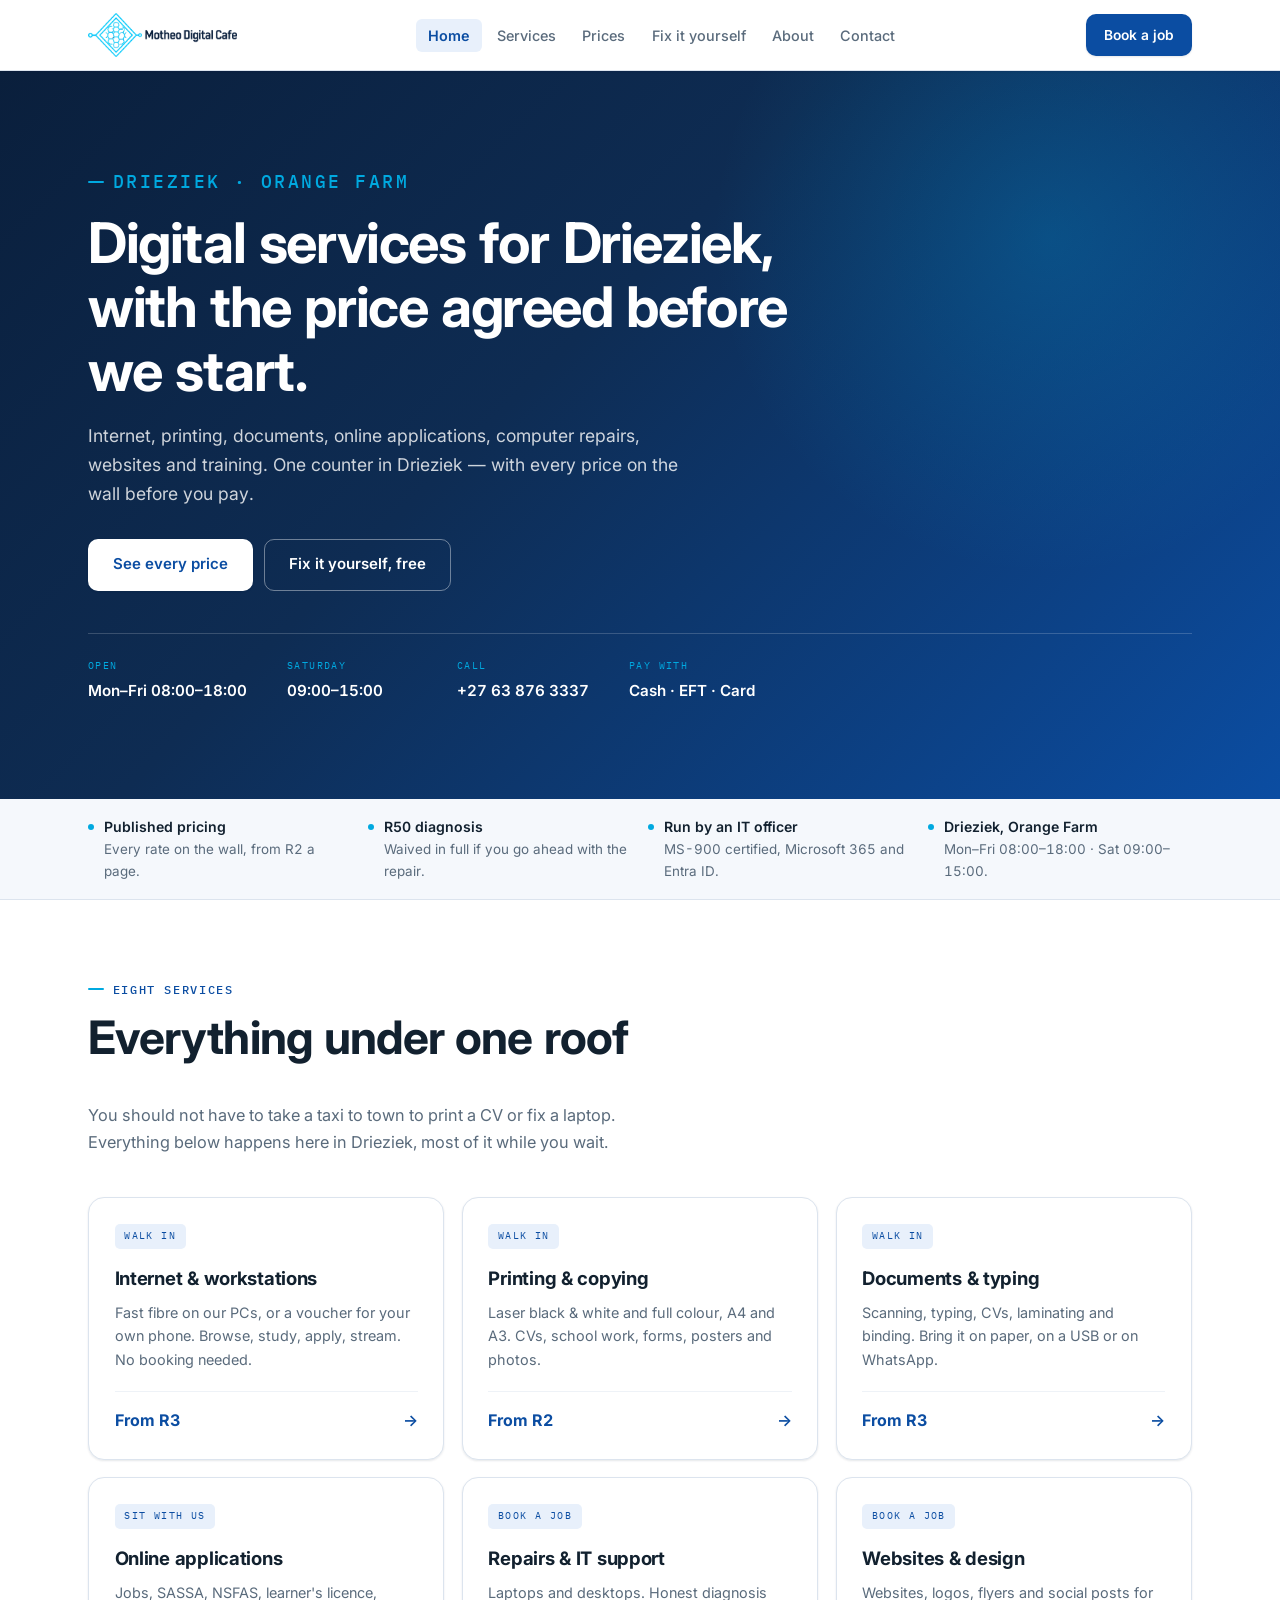
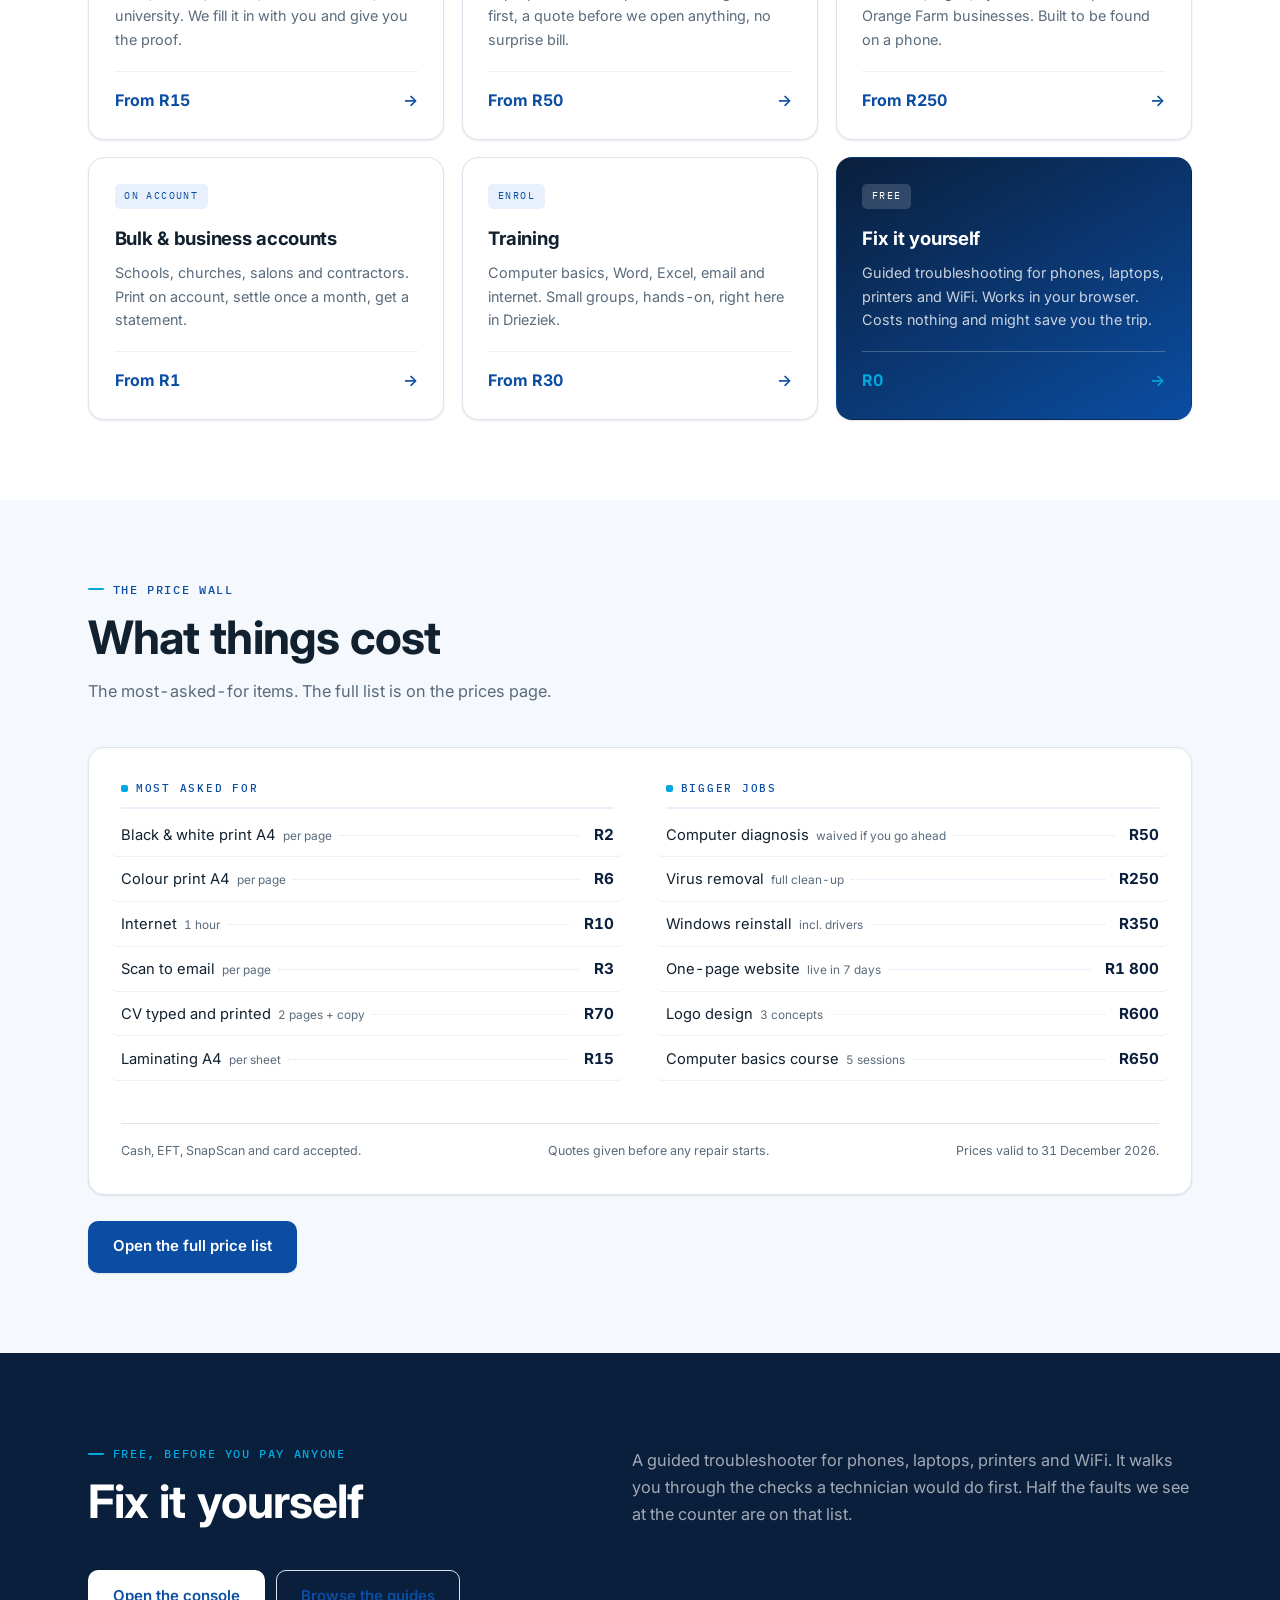
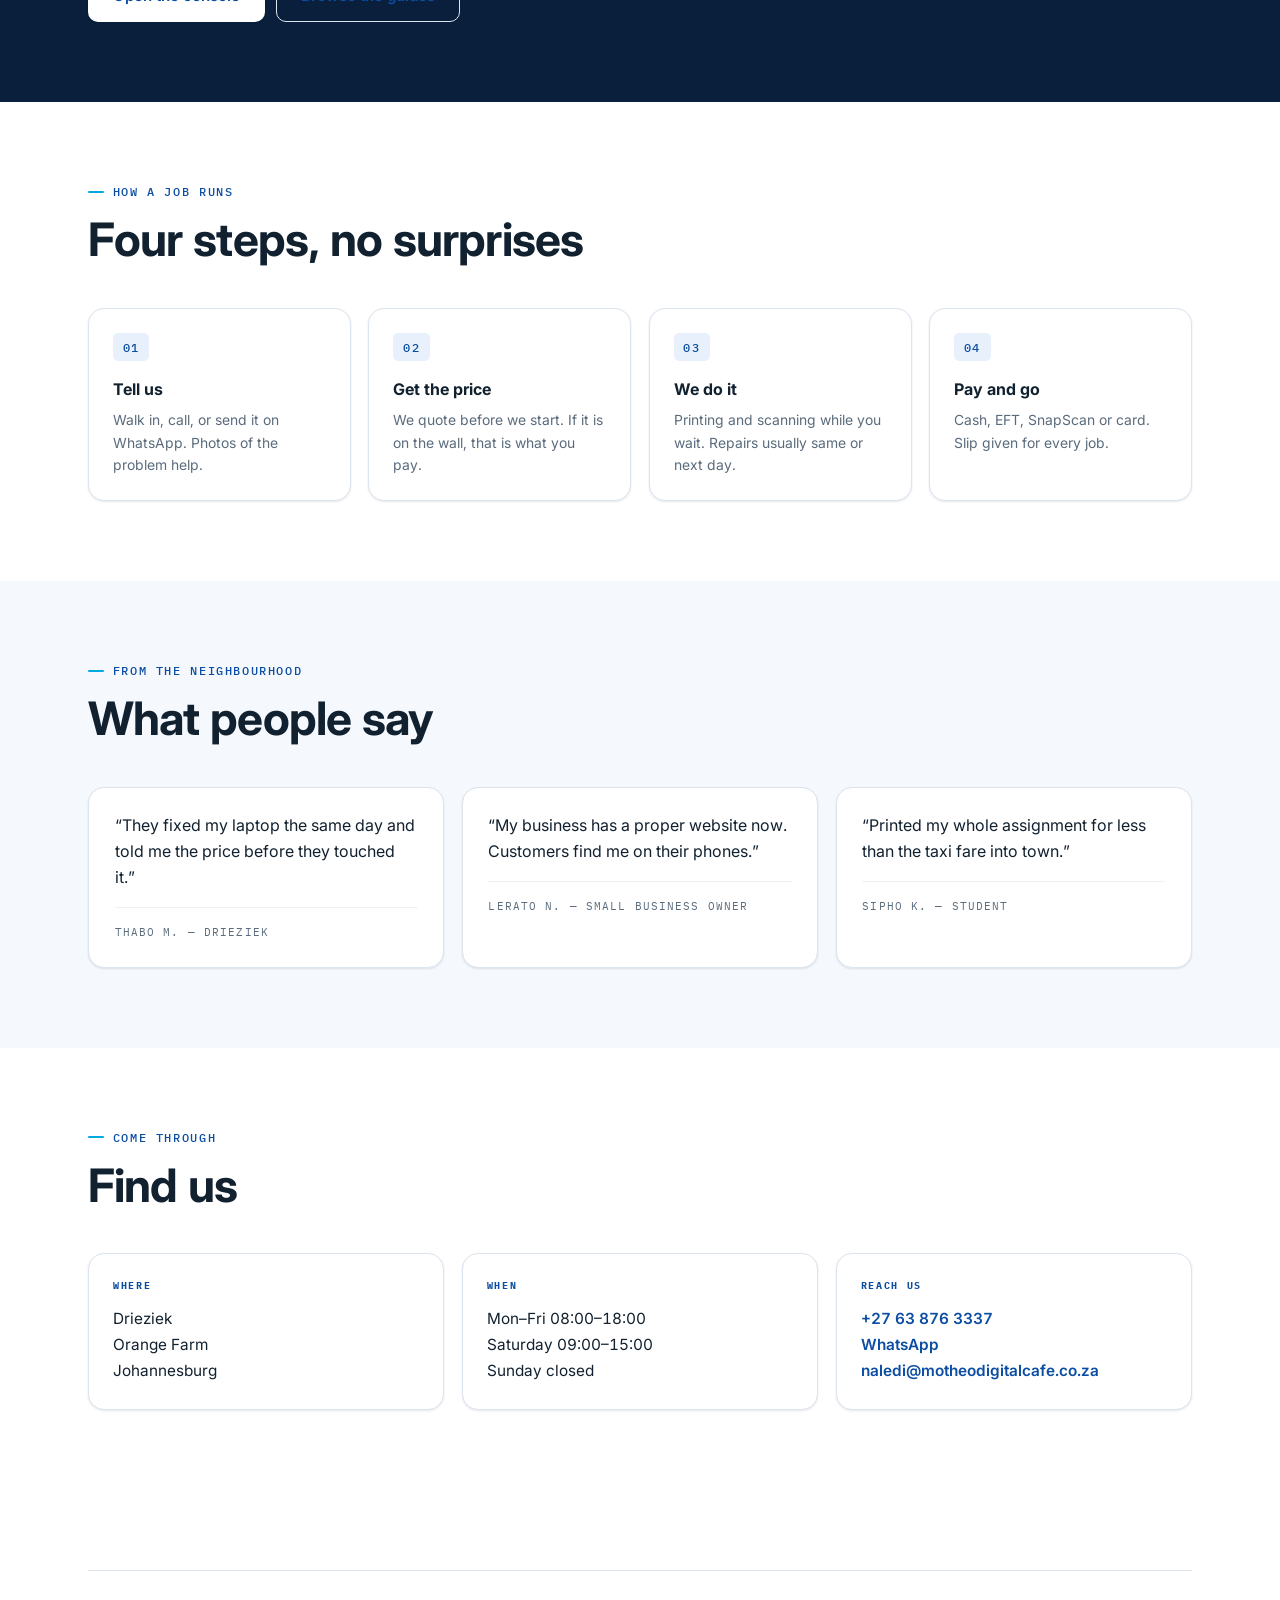
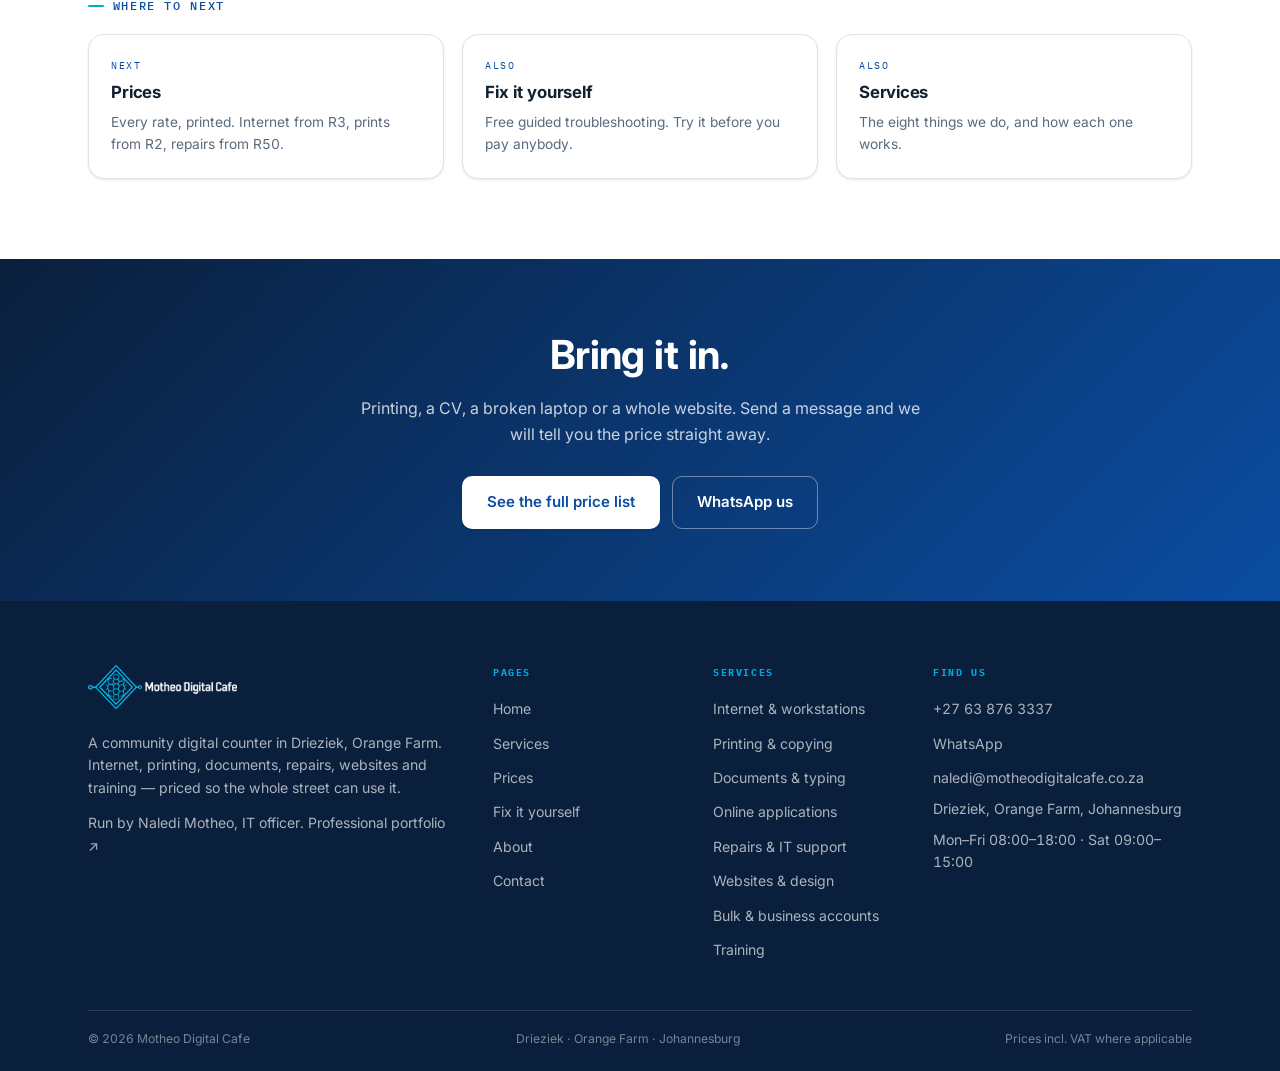
==== commit fb9408ba: "Add new logo set, favicons, social image and brand mockups" ====
--- a/index.html
+++ b/index.html
@@ -6,10 +6,16 @@
 <title>Motheo Digital Cafe — Internet, printing, repairs &amp; websites in Orange Farm</title>
 <meta name="description" content="Internet, printing, scanning, CVs, online applications, computer repairs, websites and training in Drieziek, Orange Farm. Internet from R3 an hour, printing from R2, plus free troubleshooting guides.">
 <meta name="theme-color" content="#0a0a0a">
-<link rel="icon" href="assets/favicon.png">
+<link rel="icon" href="/assets/favicon.ico" sizes="any">
+<link rel="icon" type="image/png" href="/assets/favicon.png">
+<link rel="apple-touch-icon" href="/assets/apple-touch-icon.png">
 <meta property="og:title" content="Motheo Digital Cafe — Internet, printing, repairs &amp; websites in Orange Farm">
 <meta property="og:description" content="Internet, printing, scanning, CVs, online applications, computer repairs, websites and training in Drieziek, Orange Farm. Internet from R3 an hour, printing from R2, plus free troubleshooting guides.">
 <meta property="og:type" content="website">
+<meta property="og:image" content="https://motheodigitalcafe.co.za/assets/og-image.jpg">
+<meta property="og:image:width" content="1200">
+<meta property="og:image:height" content="630">
+<meta name="twitter:card" content="summary_large_image">
 <link rel="preconnect" href="https://fonts.googleapis.com">
 <link rel="preconnect" href="https://fonts.gstatic.com" crossorigin>
 <link href="https://fonts.googleapis.com/css2?family=Inter:wght@400;500;600;700;800&family=IBM+Plex+Mono:wght@400;500&display=swap" rel="stylesheet">
@@ -19,9 +25,9 @@
 <a class="skip" href="#main">Skip to content</a>
 <header class="nav">
   <div class="nav-in">
-    <a class="brand" href="/"><b>Motheo</b><i>Digital Cafe</i></a>
-    <nav aria-label="Main"><ul class="nav-links" id="menu"><li><a href="/" aria-current="page">Home</a></li><li><a href="services">Services</a></li><li><a href="prices">Prices</a></li><li><a href="/fix/">Fix it yourself</a></li><li><a href="/about/">About</a></li><li><a href="/contact/">Contact</a></li></ul></nav>
-    <a class="pill pill-solid pill-sm nav-cta" href="contact">Book a job</a>
+    <a class="brand" href="/"><img src="/assets/logo-dark.png" alt="Motheo Digital Cafe" width="163" height="48"></a>
+    <nav aria-label="Main"><ul class="nav-links" id="menu"><li><a href="/" aria-current="page">Home</a></li><li><a href="/services/">Services</a></li><li><a href="/prices/">Prices</a></li><li><a href="/fix/">Fix it yourself</a></li><li><a href="/about/">About</a></li><li><a href="/contact/">Contact</a></li></ul></nav>
+    <a class="pill pill-solid pill-sm nav-cta" href="/contact/">Book a job</a>
     <button class="burger" id="burger" aria-label="Menu" aria-expanded="false" aria-controls="menu">
       <span></span><span></span><span></span></button>
   </div>
@@ -55,21 +61,21 @@
       <p class="sec-sub">You should not have to take a taxi to town to print a CV or fix a
       laptop. Everything below happens here in Drieziek, most of it while you wait.</p>
     </div>
-    <div class="rv"><div class="svc-grid"><a class="svc" href="prices.html#internet-workstations"><span class="svc-kicker">Walk in</span>
+    <div class="rv"><div class="svc-grid"><a class="svc" href="/prices/#internet-workstations"><span class="svc-kicker">Walk in</span>
         <h3>Internet &amp; workstations</h3><p>Fast fibre on our PCs, or a voucher for your own phone. Browse, study, apply, stream. No booking needed.</p><span class="svc-foot"><span class="svc-from">From R3</span>
-        <span class="svc-arrow" aria-hidden="true">&rarr;</span></span></a><a class="svc" href="prices.html#printing-copying"><span class="svc-kicker">Walk in</span>
+        <span class="svc-arrow" aria-hidden="true">&rarr;</span></span></a><a class="svc" href="/prices/#printing-copying"><span class="svc-kicker">Walk in</span>
         <h3>Printing &amp; copying</h3><p>Laser black &amp; white and full colour, A4 and A3. CVs, school work, forms, posters and photos.</p><span class="svc-foot"><span class="svc-from">From R2</span>
-        <span class="svc-arrow" aria-hidden="true">&rarr;</span></span></a><a class="svc" href="prices.html#documents-typing"><span class="svc-kicker">Walk in</span>
+        <span class="svc-arrow" aria-hidden="true">&rarr;</span></span></a><a class="svc" href="/prices/#documents-typing"><span class="svc-kicker">Walk in</span>
         <h3>Documents &amp; typing</h3><p>Scanning, typing, CVs, laminating and binding. Bring it on paper, on a USB or on WhatsApp.</p><span class="svc-foot"><span class="svc-from">From R3</span>
-        <span class="svc-arrow" aria-hidden="true">&rarr;</span></span></a><a class="svc" href="prices.html#online-applications"><span class="svc-kicker">Sit with us</span>
+        <span class="svc-arrow" aria-hidden="true">&rarr;</span></span></a><a class="svc" href="/prices/#online-applications"><span class="svc-kicker">Sit with us</span>
         <h3>Online applications</h3><p>Jobs, SASSA, NSFAS, learner's licence, university. We fill it in with you and give you the proof.</p><span class="svc-foot"><span class="svc-from">From R15</span>
-        <span class="svc-arrow" aria-hidden="true">&rarr;</span></span></a><a class="svc" href="prices.html#repairs-it-support"><span class="svc-kicker">Book a job</span>
+        <span class="svc-arrow" aria-hidden="true">&rarr;</span></span></a><a class="svc" href="/prices/#repairs-it-support"><span class="svc-kicker">Book a job</span>
         <h3>Repairs &amp; IT support</h3><p>Laptops and desktops. Honest diagnosis first, a quote before we open anything, no surprise bill.</p><span class="svc-foot"><span class="svc-from">From R50</span>
-        <span class="svc-arrow" aria-hidden="true">&rarr;</span></span></a><a class="svc" href="prices.html#websites-design"><span class="svc-kicker">Book a job</span>
+        <span class="svc-arrow" aria-hidden="true">&rarr;</span></span></a><a class="svc" href="/prices/#websites-design"><span class="svc-kicker">Book a job</span>
         <h3>Websites &amp; design</h3><p>Websites, logos, flyers and social posts for Orange Farm businesses. Built to be found on a phone.</p><span class="svc-foot"><span class="svc-from">From R250</span>
-        <span class="svc-arrow" aria-hidden="true">&rarr;</span></span></a><a class="svc" href="prices.html#bulk-business-accounts"><span class="svc-kicker">On account</span>
+        <span class="svc-arrow" aria-hidden="true">&rarr;</span></span></a><a class="svc" href="/prices/#bulk-business-accounts"><span class="svc-kicker">On account</span>
         <h3>Bulk &amp; business accounts</h3><p>Schools, churches, salons and contractors. Print on account, settle once a month, get a statement.</p><span class="svc-foot"><span class="svc-from">From R1</span>
-        <span class="svc-arrow" aria-hidden="true">&rarr;</span></span></a><a class="svc" href="prices.html#training"><span class="svc-kicker">Enrol</span>
+        <span class="svc-arrow" aria-hidden="true">&rarr;</span></span></a><a class="svc" href="/prices/#training"><span class="svc-kicker">Enrol</span>
         <h3>Training</h3><p>Computer basics, Word, Excel, email and internet. Small groups, hands-on, right here in Drieziek.</p><span class="svc-foot"><span class="svc-from">From R30</span>
         <span class="svc-arrow" aria-hidden="true">&rarr;</span></span></a><a class="svc svc-cta" href="/fix/">
         <span class="svc-kicker">Free</span><h3>Fix it yourself</h3>
@@ -173,7 +179,7 @@
   <div class="wrap">
     <div class="foot-grid">
       <div>
-        <h4>Motheo Digital Cafe</h4>
+        <a href="/" class="foot-logo"><img src="/assets/logo-light.png" alt="Motheo Digital Cafe" width="163" height="48" loading="lazy"></a>
         <p>A community digital counter in Drieziek, Orange Farm. Internet, printing,
         documents, repairs, websites and training — priced so the whole street can use it.</p>
         <p style="margin-top:.8rem">Run by <a href="/about/">Naledi Motheo</a>,
--- a/style.css
+++ b/style.css
@@ -92,10 +92,9 @@
   backdrop-filter:blur(12px);border-bottom:1px solid var(--line);box-shadow:var(--sh-1)}
 .nav-in{max-width:var(--wrap);margin:0 auto;padding:0 var(--gut);height:70px;
   display:flex;align-items:center;justify-content:space-between;gap:1.5rem}
-.brand{display:flex;flex-direction:column;text-decoration:none;flex:none;line-height:1.15}
-.brand b{font-size:1.12rem;font-weight:800;letter-spacing:-.02em;color:var(--navy)}
-.brand i{font-style:normal;font-family:var(--mono);font-size:.6rem;font-weight:500;
-  letter-spacing:.14em;text-transform:uppercase;color:var(--slate)}
+.brand{display:flex;align-items:center;text-decoration:none;flex:none}
+.brand img{display:block;height:44px;width:auto}
+@media (max-width:420px){.brand img{height:36px}}
 .nav-links{display:flex;gap:.15rem;align-items:center}
 .nav-links a{text-decoration:none;font-size:.9rem;font-weight:500;padding:.5rem .75rem;
   color:var(--slate);border-radius:6px;transition:all .16s}
@@ -350,6 +349,8 @@
 .safety b{color:#4a3213;font-weight:700}
 
 /* ---------- footer ---------- */
+.foot-logo{display:inline-block;margin-bottom:1rem}
+.foot-logo img{display:block;height:44px;width:auto}
 .foot{background:var(--navy);color:#fff;padding:clamp(2.8rem,5vw,4rem) 0 1.4rem}
 .foot-grid{display:grid;grid-template-columns:2fr 1fr 1fr 1.4fr;gap:2.2rem;margin-bottom:2.5rem}
 .foot h4{font-family:var(--mono);font-size:.62rem;letter-spacing:.16em;text-transform:uppercase;
@@ -400,3 +401,12 @@
   .board{border:0;box-shadow:none;padding:0}
   .row:hover{background:none}
 }
+
+/* ---------- brand gallery (about) ---------- */
+.brand-grid{display:grid;grid-template-columns:repeat(4,1fr);gap:1rem}
+.brand-grid figure{margin:0;border-radius:var(--r-lg);overflow:hidden;background:var(--paper);
+  border:1px solid var(--line);box-shadow:var(--sh-1)}
+.brand-grid img{display:block;width:100%;height:auto;aspect-ratio:1/1;object-fit:cover}
+.brand-grid figcaption{font-family:var(--mono);font-size:.68rem;letter-spacing:.12em;
+  text-transform:uppercase;color:var(--slate);padding:.7rem .9rem}
+@media (max-width:900px){.brand-grid{grid-template-columns:repeat(2,1fr)}}
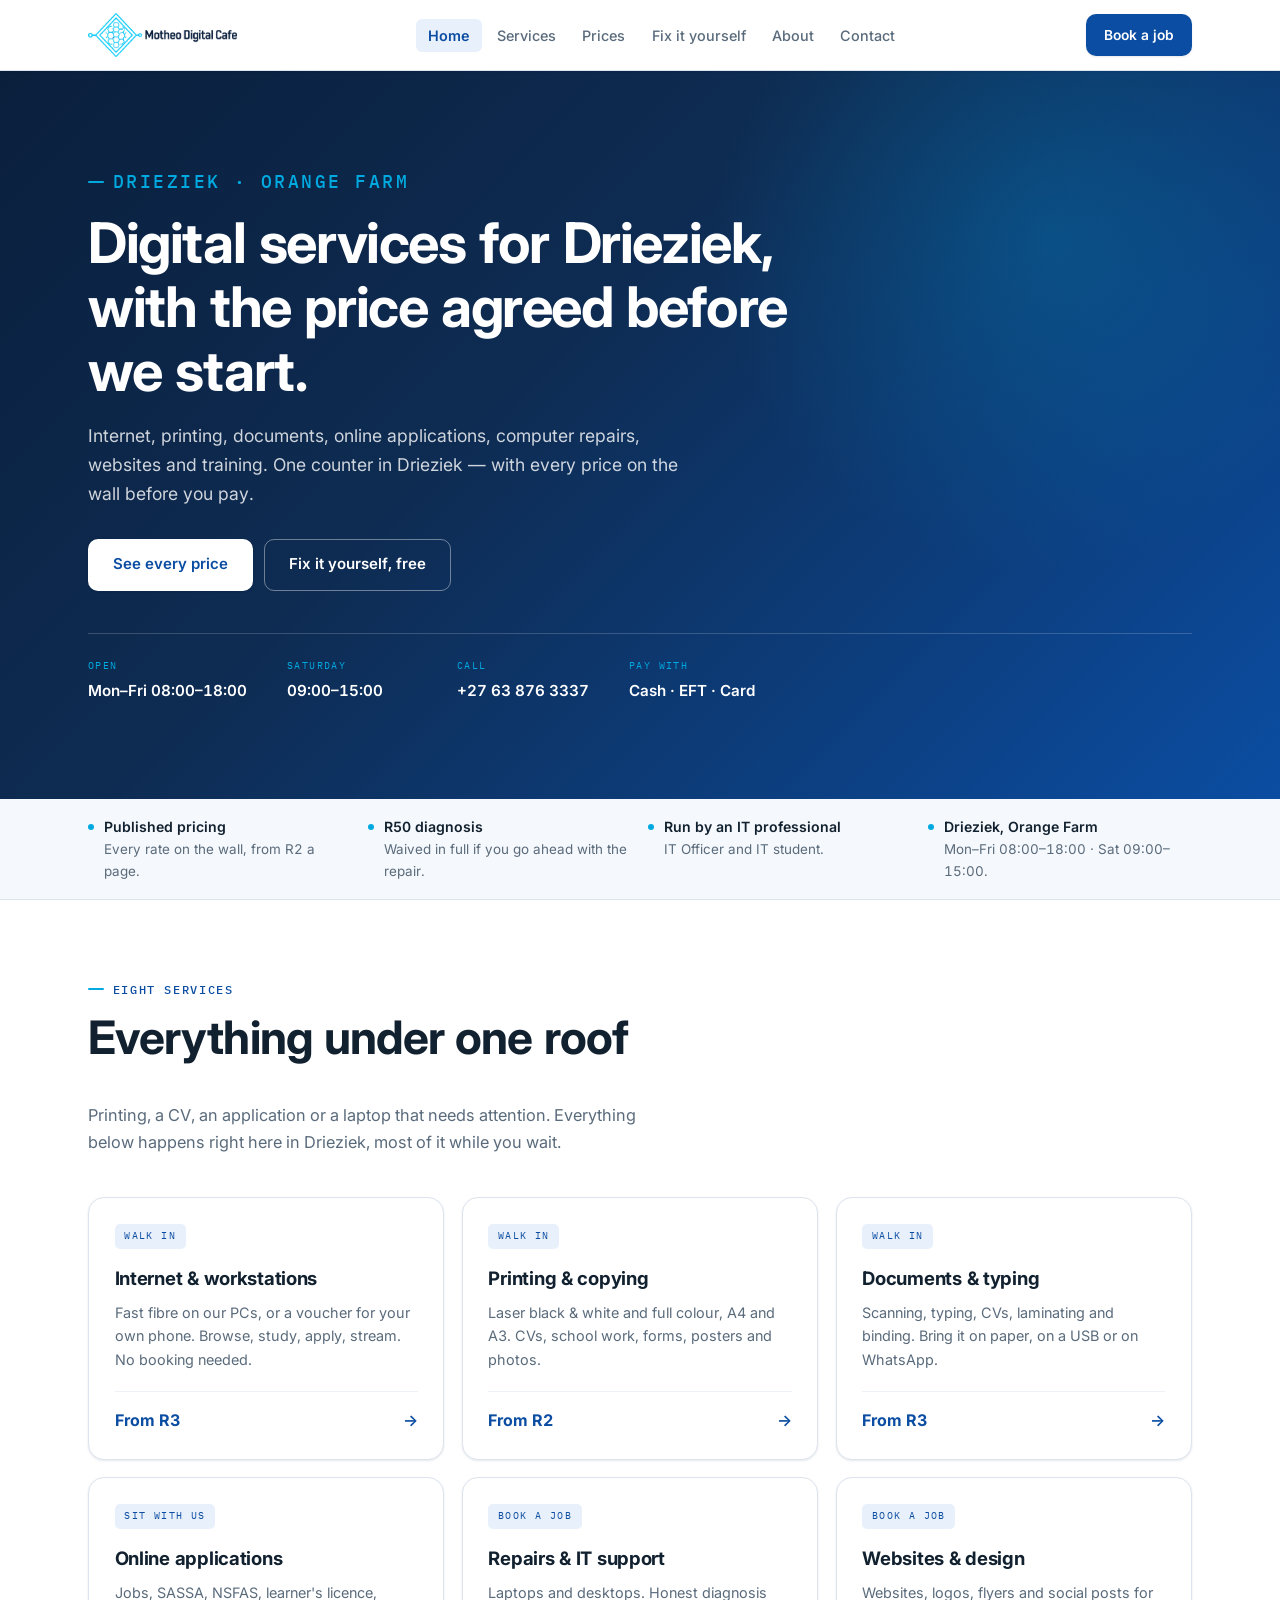
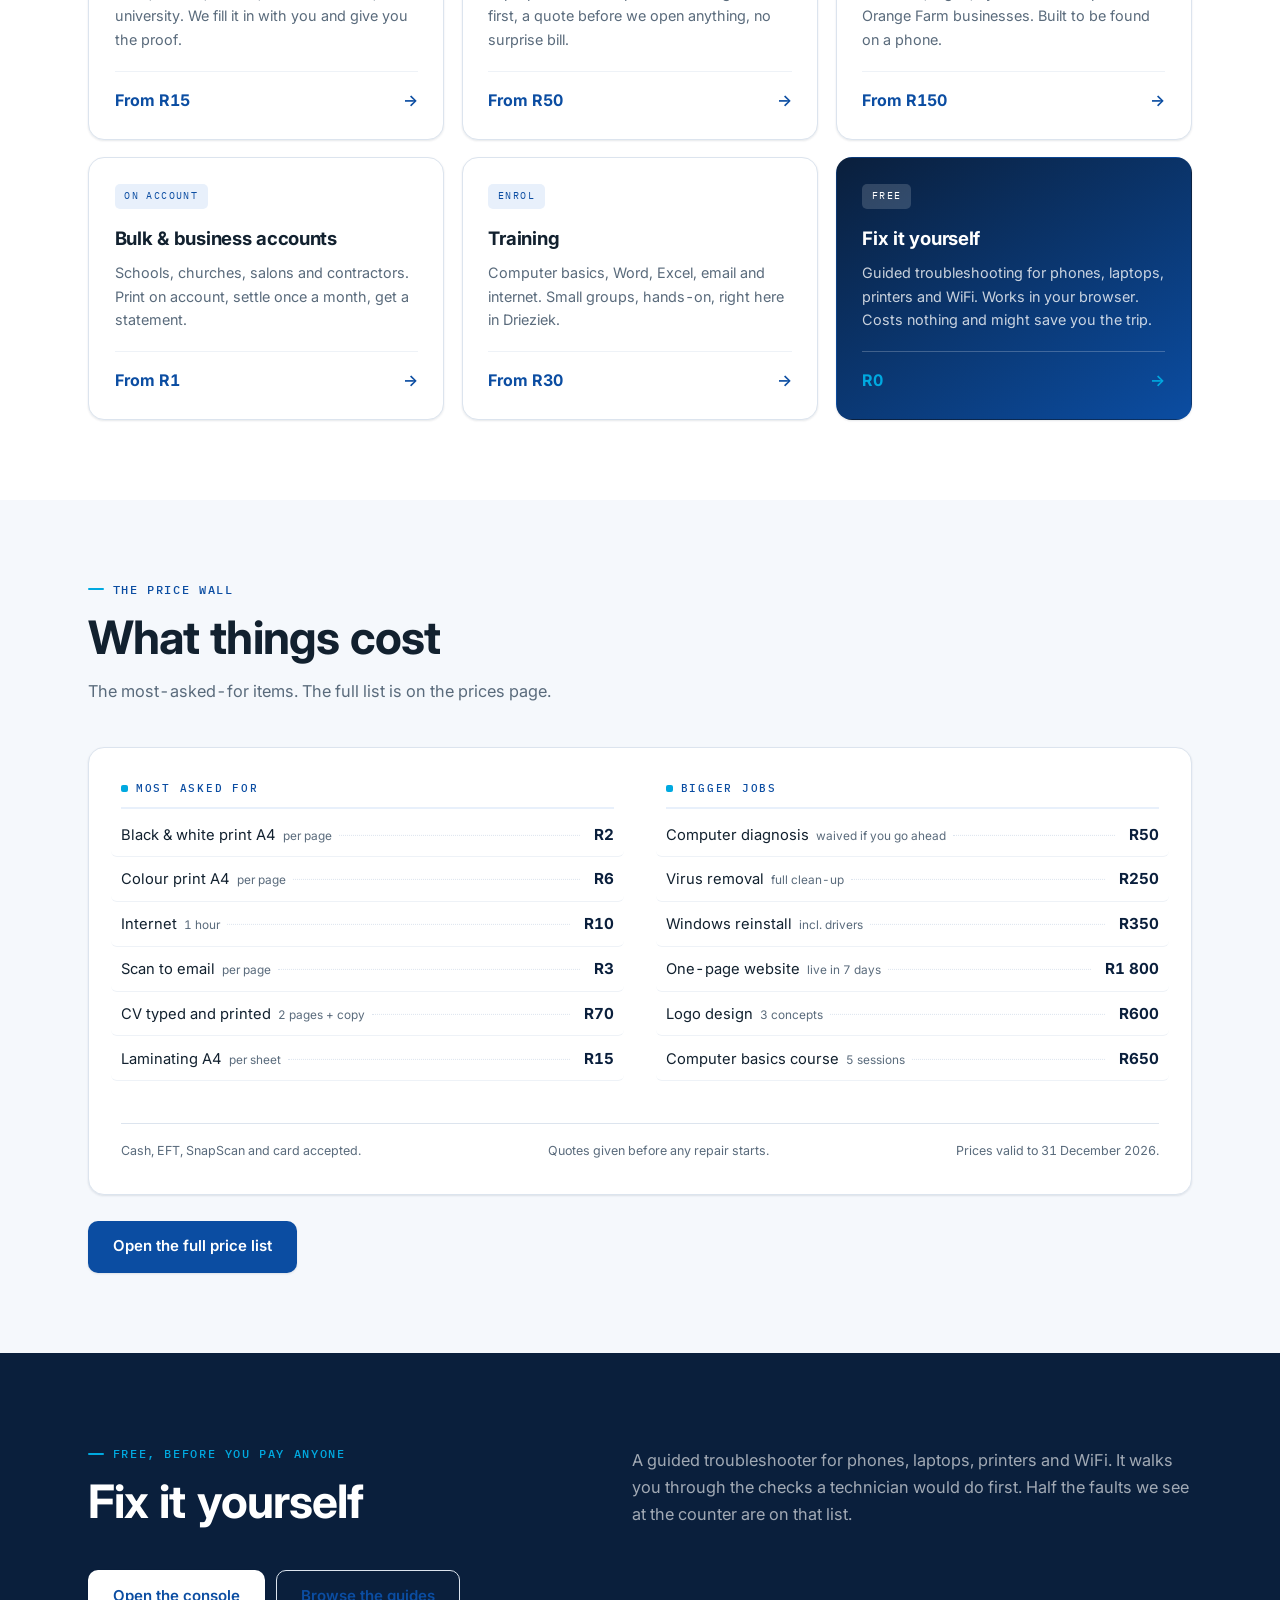
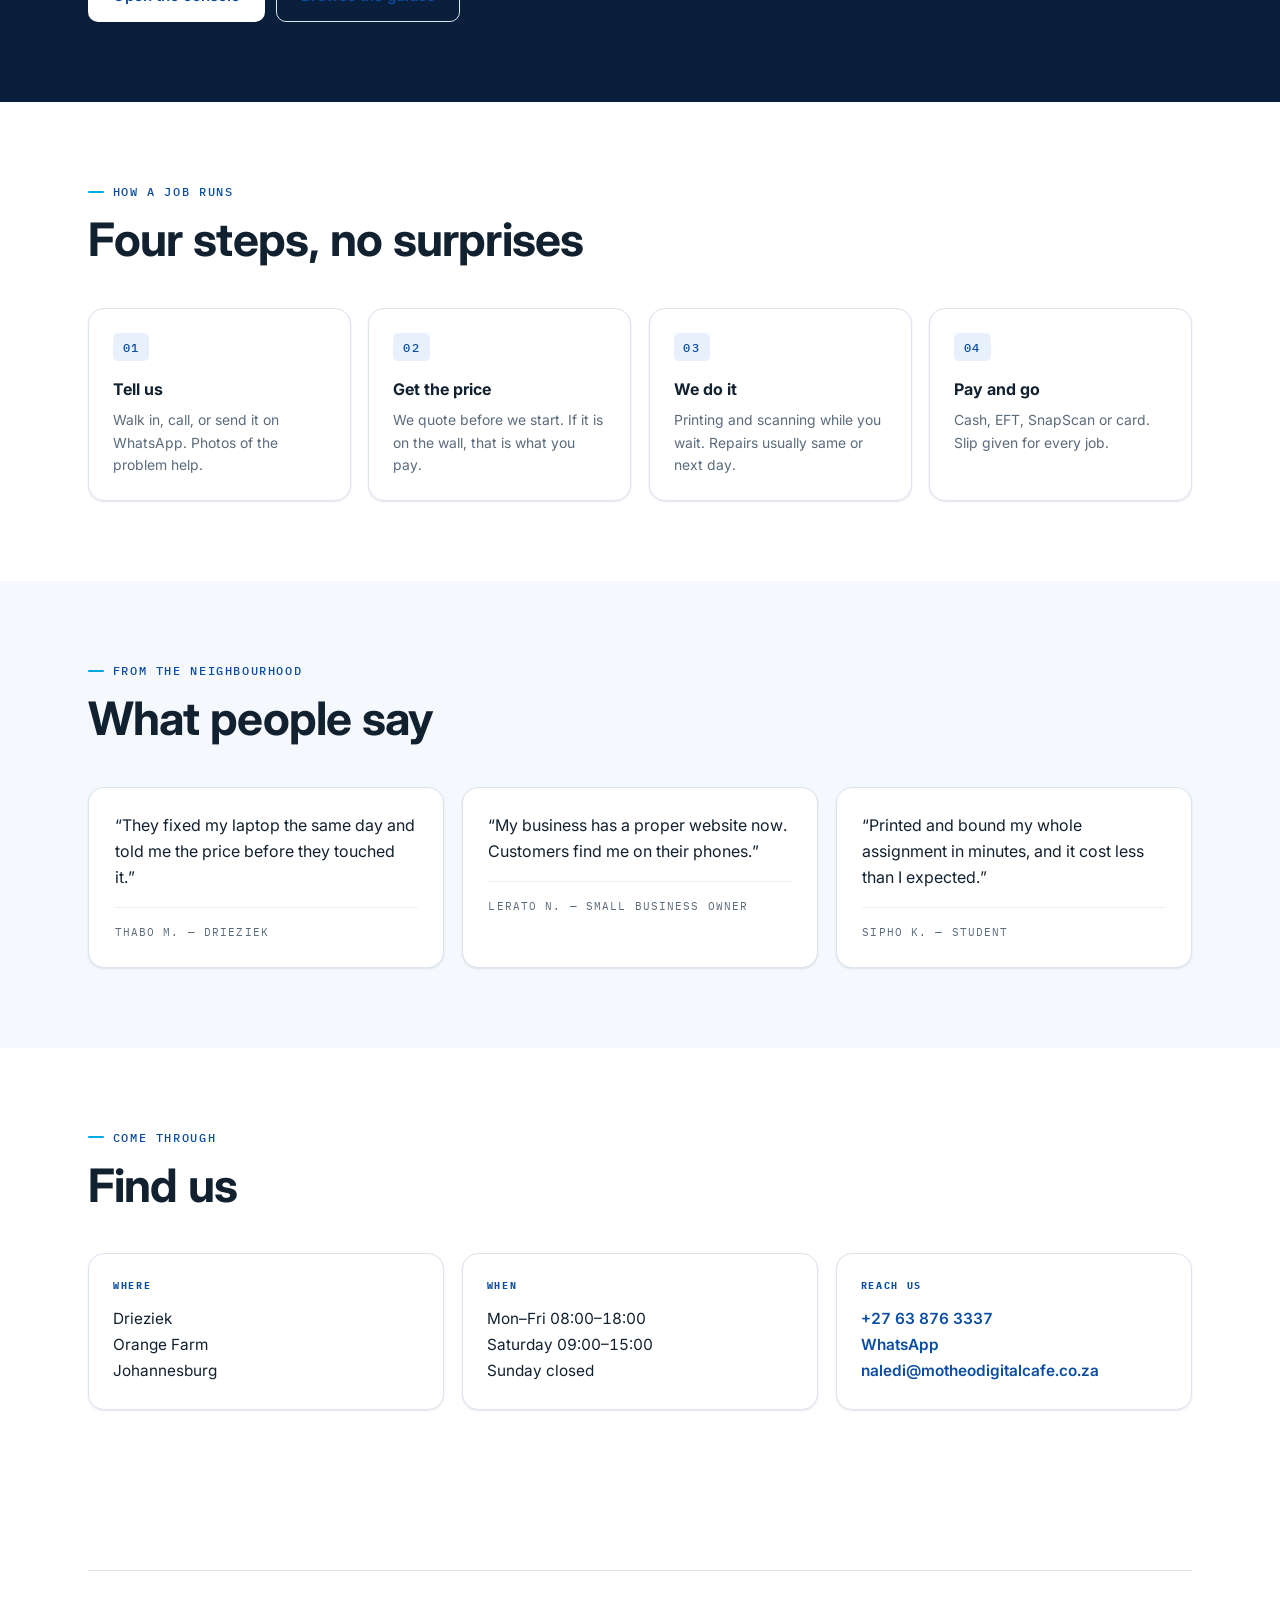
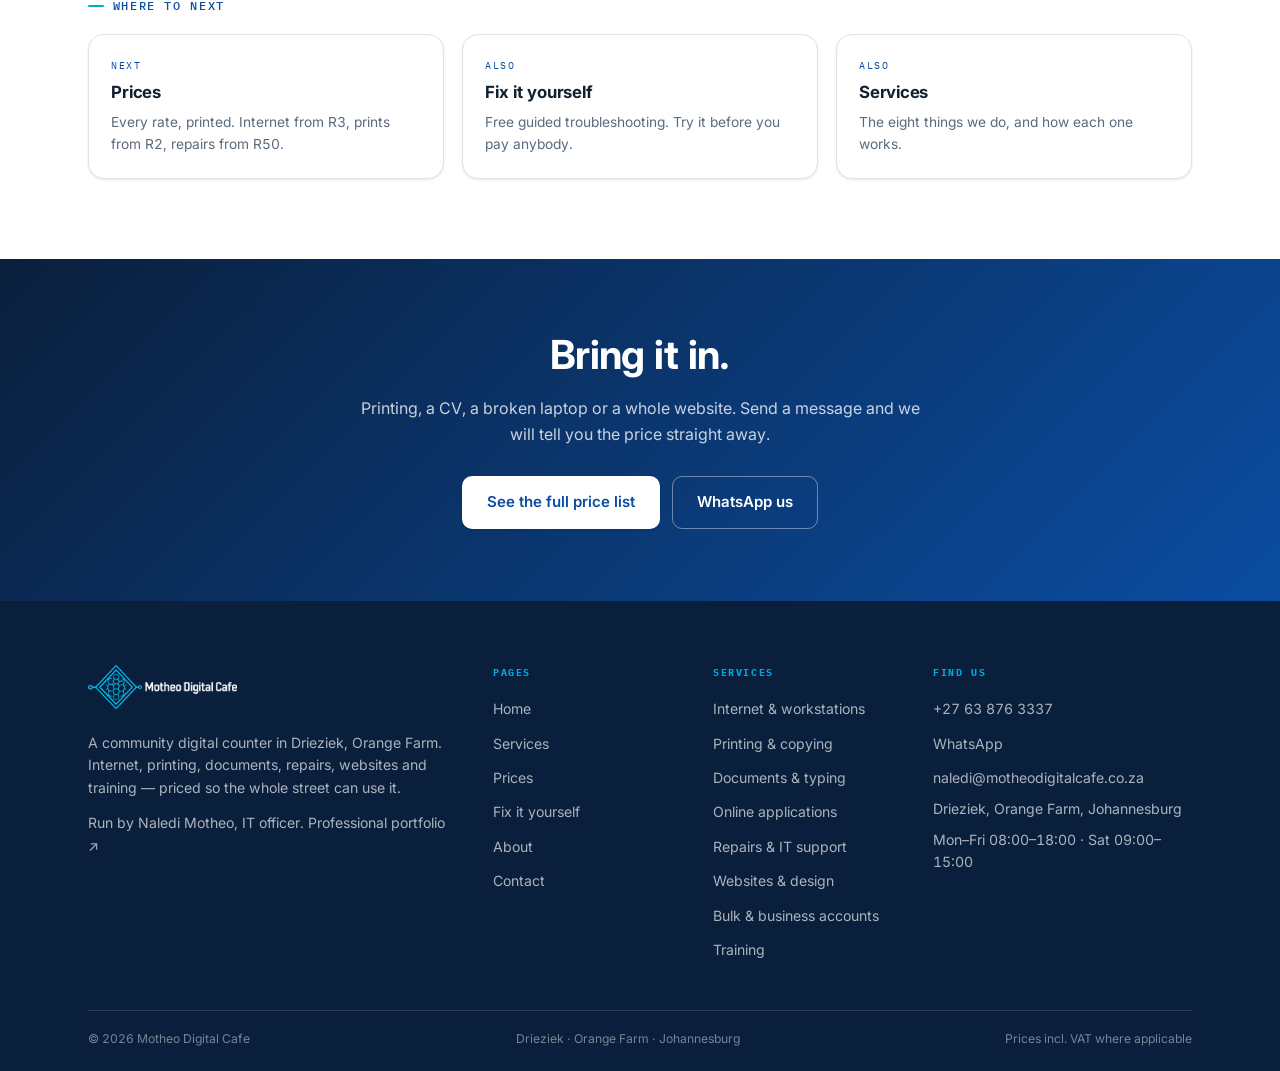
==== commit 34cef9c2: "Add location map to contact, rewrite About, remove qualifications and brand gallery, lower prices" ====
--- a/index.html
+++ b/index.html
@@ -51,15 +51,15 @@
     </dl>
   </div>
 </section>
-<div class="trustbar"><ul><li><span><b>Published pricing</b>Every rate on the wall, from R2 a page.</span></li><li><span><b>R50 diagnosis</b>Waived in full if you go ahead with the repair.</span></li><li><span><b>Run by an IT officer</b>MS-900 certified, Microsoft 365 and Entra ID.</span></li><li><span><b>Drieziek, Orange Farm</b>Mon–Fri 08:00–18:00 · Sat 09:00–15:00.</span></li></ul></div>
+<div class="trustbar"><ul><li><span><b>Published pricing</b>Every rate on the wall, from R2 a page.</span></li><li><span><b>R50 diagnosis</b>Waived in full if you go ahead with the repair.</span></li><li><span><b>Run by an IT professional</b>IT Officer and IT student.</span></li><li><span><b>Drieziek, Orange Farm</b>Mon–Fri 08:00–18:00 · Sat 09:00–15:00.</span></li></ul></div>
 
 <section class="sec">
   <div class="wrap">
     <div class="sec-head sec-head-row rv">
       <div><p class="eyebrow">Eight services</p>
         <h2 class="sec-title">Everything under one roof</h2></div>
-      <p class="sec-sub">You should not have to take a taxi to town to print a CV or fix a
-      laptop. Everything below happens here in Drieziek, most of it while you wait.</p>
+      <p class="sec-sub">Printing, a CV, an application or a laptop that needs attention.
+      Everything below happens right here in Drieziek, most of it while you wait.</p>
     </div>
     <div class="rv"><div class="svc-grid"><a class="svc" href="/prices/#internet-workstations"><span class="svc-kicker">Walk in</span>
         <h3>Internet &amp; workstations</h3><p>Fast fibre on our PCs, or a voucher for your own phone. Browse, study, apply, stream. No booking needed.</p><span class="svc-foot"><span class="svc-from">From R3</span>
@@ -72,7 +72,7 @@
         <span class="svc-arrow" aria-hidden="true">&rarr;</span></span></a><a class="svc" href="/prices/#repairs-it-support"><span class="svc-kicker">Book a job</span>
         <h3>Repairs &amp; IT support</h3><p>Laptops and desktops. Honest diagnosis first, a quote before we open anything, no surprise bill.</p><span class="svc-foot"><span class="svc-from">From R50</span>
         <span class="svc-arrow" aria-hidden="true">&rarr;</span></span></a><a class="svc" href="/prices/#websites-design"><span class="svc-kicker">Book a job</span>
-        <h3>Websites &amp; design</h3><p>Websites, logos, flyers and social posts for Orange Farm businesses. Built to be found on a phone.</p><span class="svc-foot"><span class="svc-from">From R250</span>
+        <h3>Websites &amp; design</h3><p>Websites, logos, flyers and social posts for Orange Farm businesses. Built to be found on a phone.</p><span class="svc-foot"><span class="svc-from">From R150</span>
         <span class="svc-arrow" aria-hidden="true">&rarr;</span></span></a><a class="svc" href="/prices/#bulk-business-accounts"><span class="svc-kicker">On account</span>
         <h3>Bulk &amp; business accounts</h3><p>Schools, churches, salons and contractors. Print on account, settle once a month, get a statement.</p><span class="svc-foot"><span class="svc-from">From R1</span>
         <span class="svc-arrow" aria-hidden="true">&rarr;</span></span></a><a class="svc" href="/prices/#training"><span class="svc-kicker">Enrol</span>
@@ -140,8 +140,8 @@
       <figure class="quote"><blockquote>&ldquo;My business has a proper website now. Customers
         find me on their phones.&rdquo;</blockquote>
         <figcaption>Lerato N. — Small business owner</figcaption></figure>
-      <figure class="quote"><blockquote>&ldquo;Printed my whole assignment for less than the
-        taxi fare into town.&rdquo;</blockquote>
+      <figure class="quote"><blockquote>&ldquo;Printed and bound my whole assignment in minutes,
+        and it cost less than I expected.&rdquo;</blockquote>
         <figcaption>Sipho K. — Student</figcaption></figure>
     </div>
   </div>
--- a/style.css
+++ b/style.css
@@ -402,11 +402,14 @@
   .row:hover{background:none}
 }
 
-/* ---------- brand gallery (about) ---------- */
-.brand-grid{display:grid;grid-template-columns:repeat(4,1fr);gap:1rem}
-.brand-grid figure{margin:0;border-radius:var(--r-lg);overflow:hidden;background:var(--paper);
-  border:1px solid var(--line);box-shadow:var(--sh-1)}
-.brand-grid img{display:block;width:100%;height:auto;aspect-ratio:1/1;object-fit:cover}
-.brand-grid figcaption{font-family:var(--mono);font-size:.68rem;letter-spacing:.12em;
-  text-transform:uppercase;color:var(--slate);padding:.7rem .9rem}
-@media (max-width:900px){.brand-grid{grid-template-columns:repeat(2,1fr)}}
+
+/* ---------- contact: form + map ---------- */
+.book-grid{display:grid;grid-template-columns:minmax(0,540px) minmax(0,1fr);gap:clamp(1.2rem,3vw,2rem);align-items:stretch}
+.book-grid .form{max-width:none}
+.map{display:flex;flex-direction:column;background:var(--paper);border:1px solid var(--line);
+  border-radius:var(--r-lg);overflow:hidden;box-shadow:var(--sh-1);min-height:420px}
+.map iframe{flex:1;width:100%;min-height:360px;border:0;display:block}
+.map-foot{display:flex;flex-wrap:wrap;gap:.6rem 1rem;align-items:center;justify-content:space-between;
+  padding:.9rem 1.1rem;border-top:1px solid var(--line);font-size:.88rem;color:var(--slate)}
+.map-foot b{color:var(--ink)}
+@media (max-width:900px){.book-grid{grid-template-columns:1fr}.map{min-height:360px}}
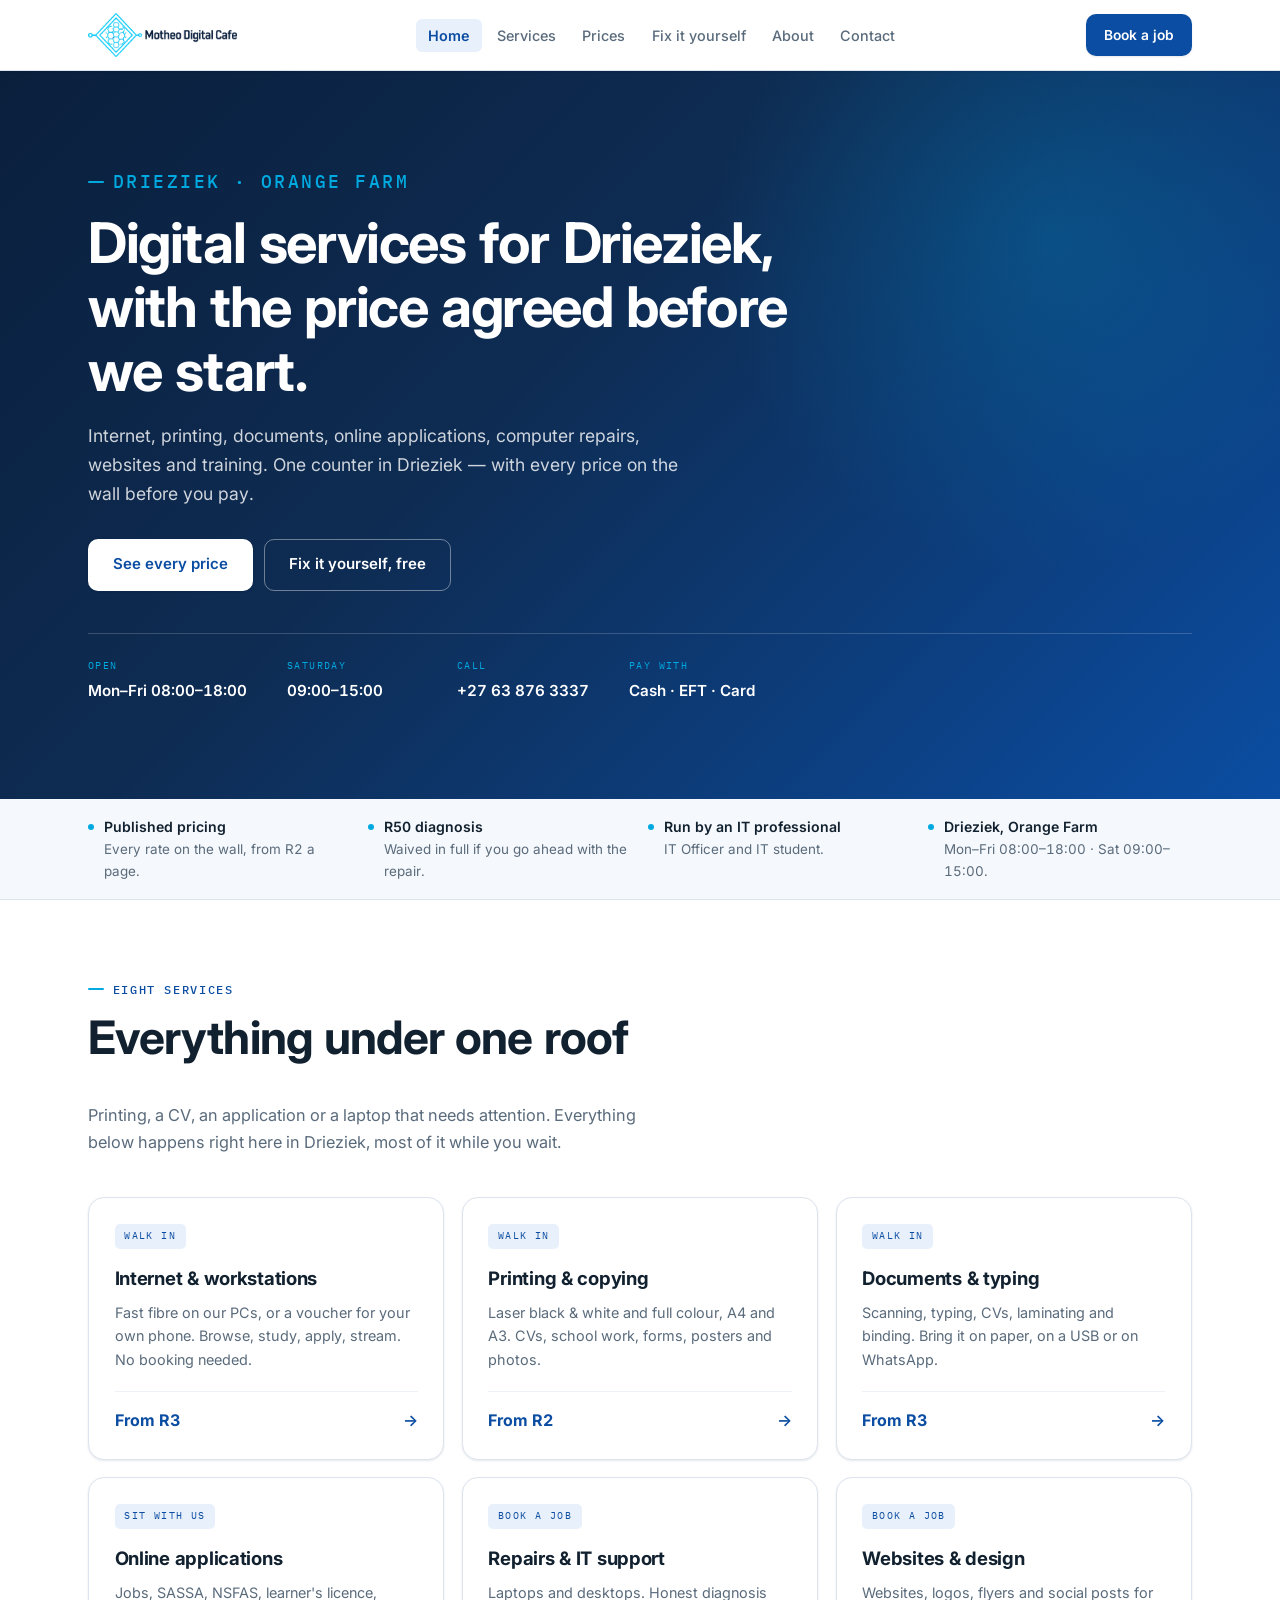
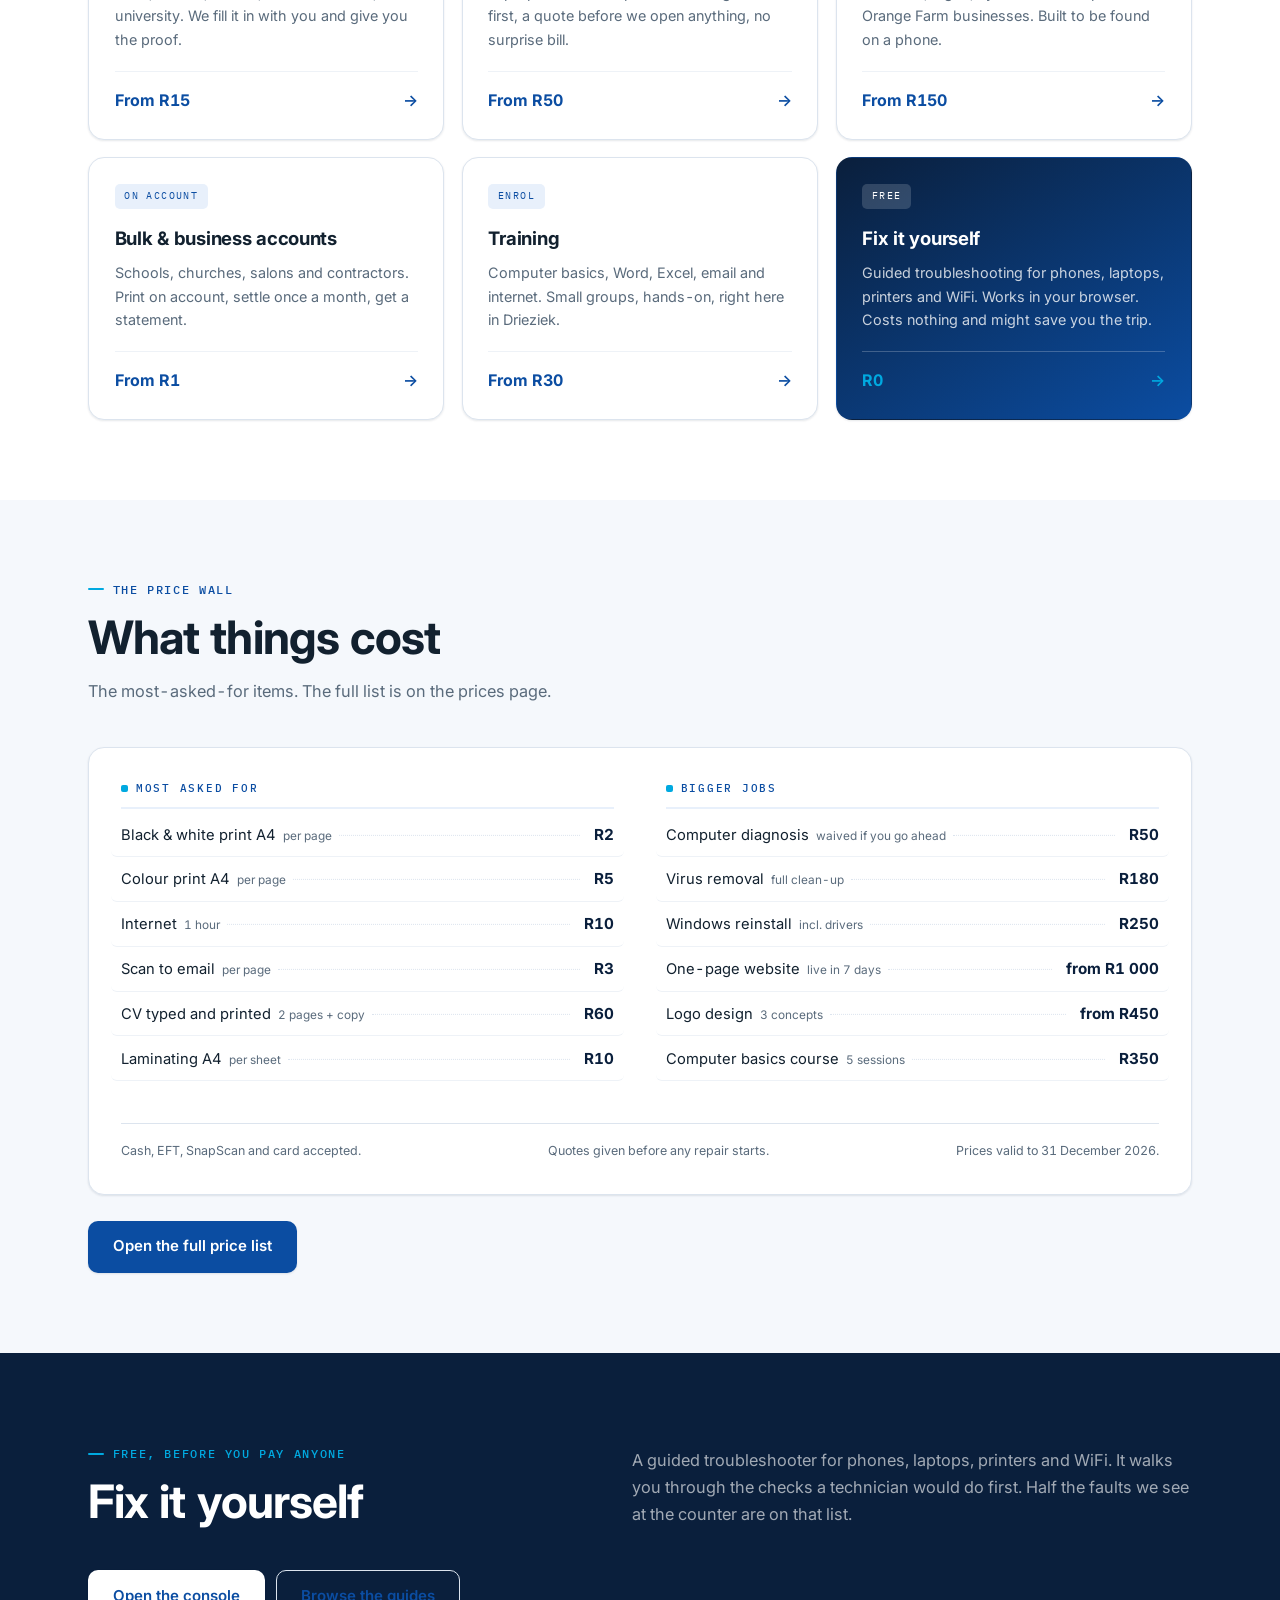
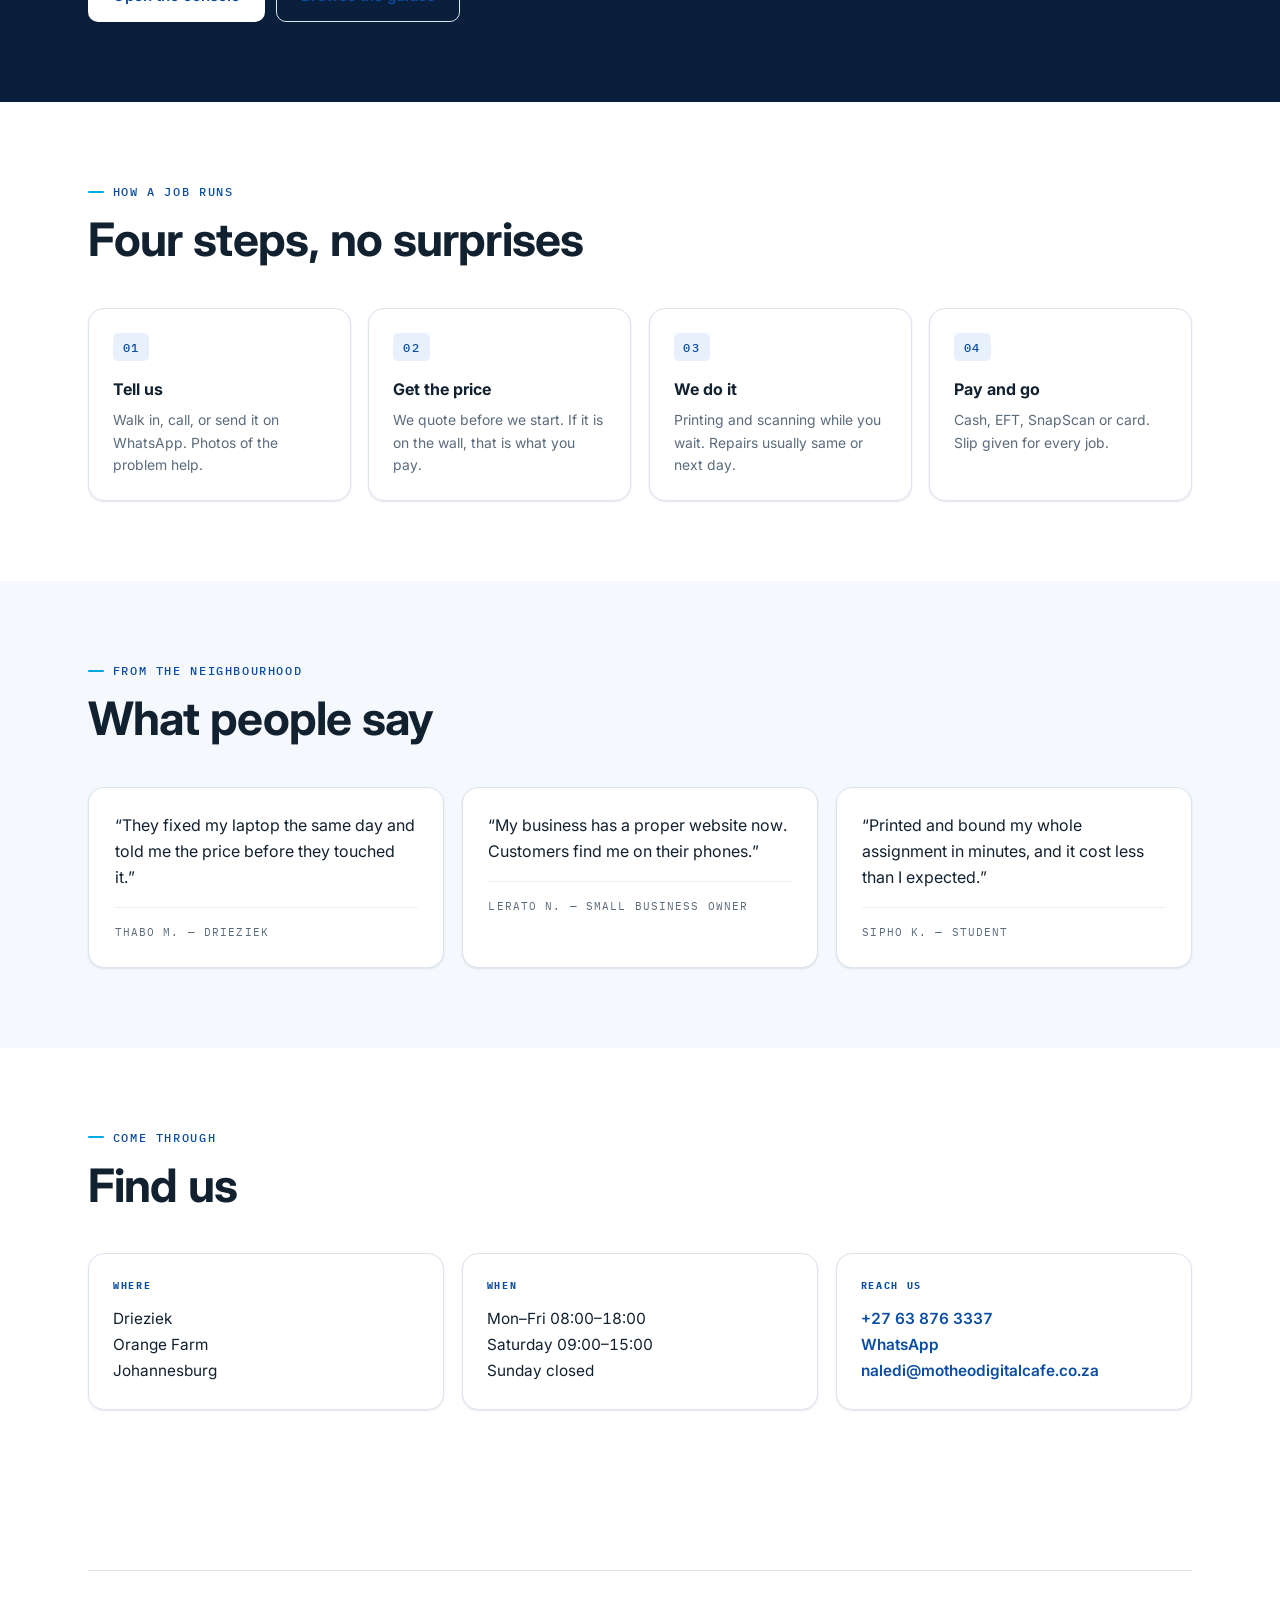
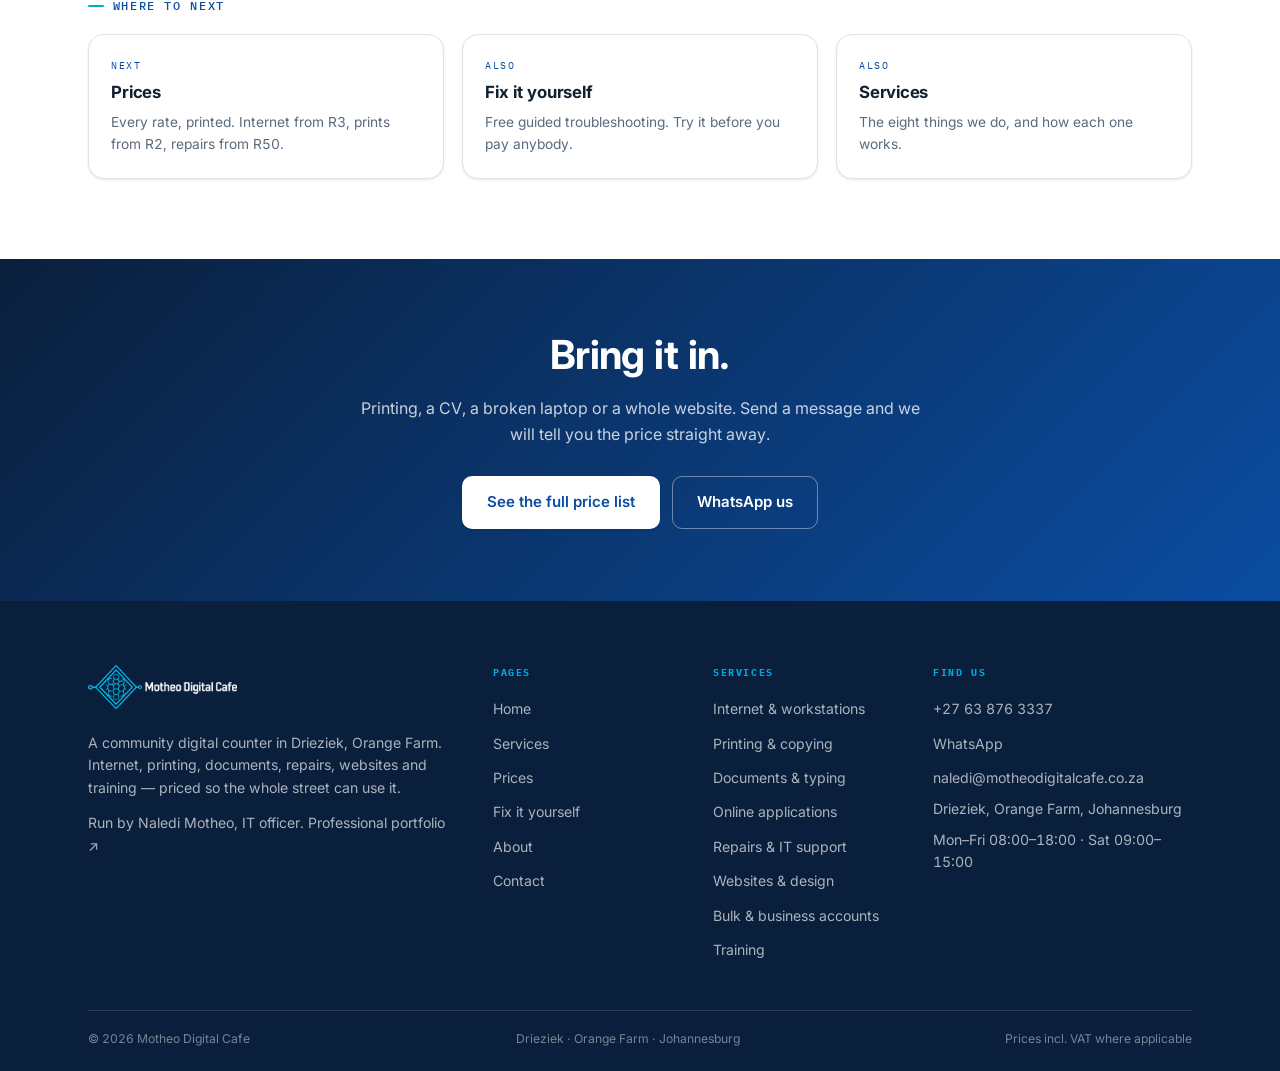
==== commit c2f3a328: "Cut website prices by R500, add 'from' to design prices, sync home page price highlights" ====
--- a/index.html
+++ b/index.html
@@ -91,7 +91,7 @@
     <div class="sec-head rv"><p class="eyebrow">The price wall</p>
       <h2 class="sec-title">What things cost</h2>
       <p class="sec-sub">The most-asked-for items. The full list is on the prices page.</p></div>
-    <div class="rv"><div class="board"><div class="board-cols"><div class="board-group" id="most-asked-for"><h3>Most asked for</h3><div class="row"><span class="row-name"><span>Black &amp; white print A4</span><small>per page</small></span><span class="row-price">R2</span></div><div class="row"><span class="row-name"><span>Colour print A4</span><small>per page</small></span><span class="row-price">R6</span></div><div class="row"><span class="row-name"><span>Internet</span><small>1 hour</small></span><span class="row-price">R10</span></div><div class="row"><span class="row-name"><span>Scan to email</span><small>per page</small></span><span class="row-price">R3</span></div><div class="row"><span class="row-name"><span>CV typed and printed</span><small>2 pages + copy</small></span><span class="row-price">R70</span></div><div class="row"><span class="row-name"><span>Laminating A4</span><small>per sheet</small></span><span class="row-price">R15</span></div></div><div class="board-group" id="bigger-jobs"><h3>Bigger jobs</h3><div class="row"><span class="row-name"><span>Computer diagnosis</span><small>waived if you go ahead</small></span><span class="row-price">R50</span></div><div class="row"><span class="row-name"><span>Virus removal</span><small>full clean-up</small></span><span class="row-price">R250</span></div><div class="row"><span class="row-name"><span>Windows reinstall</span><small>incl. drivers</small></span><span class="row-price">R350</span></div><div class="row"><span class="row-name"><span>One-page website</span><small>live in 7 days</small></span><span class="row-price">R1 800</span></div><div class="row"><span class="row-name"><span>Logo design</span><small>3 concepts</small></span><span class="row-price">R600</span></div><div class="row"><span class="row-name"><span>Computer basics course</span><small>5 sessions</small></span><span class="row-price">R650</span></div></div></div><div class="board-foot"><span>Cash, EFT, SnapScan and card accepted.</span><span>Quotes given before any repair starts.</span><span>Prices valid to 31 December 2026.</span></div></div></div>
+    <div class="rv"><div class="board"><div class="board-cols"><div class="board-group" id="most-asked-for"><h3>Most asked for</h3><div class="row"><span class="row-name"><span>Black &amp; white print A4</span><small>per page</small></span><span class="row-price">R2</span></div><div class="row"><span class="row-name"><span>Colour print A4</span><small>per page</small></span><span class="row-price">R5</span></div><div class="row"><span class="row-name"><span>Internet</span><small>1 hour</small></span><span class="row-price">R10</span></div><div class="row"><span class="row-name"><span>Scan to email</span><small>per page</small></span><span class="row-price">R3</span></div><div class="row"><span class="row-name"><span>CV typed and printed</span><small>2 pages + copy</small></span><span class="row-price">R60</span></div><div class="row"><span class="row-name"><span>Laminating A4</span><small>per sheet</small></span><span class="row-price">R10</span></div></div><div class="board-group" id="bigger-jobs"><h3>Bigger jobs</h3><div class="row"><span class="row-name"><span>Computer diagnosis</span><small>waived if you go ahead</small></span><span class="row-price">R50</span></div><div class="row"><span class="row-name"><span>Virus removal</span><small>full clean-up</small></span><span class="row-price">R180</span></div><div class="row"><span class="row-name"><span>Windows reinstall</span><small>incl. drivers</small></span><span class="row-price">R250</span></div><div class="row"><span class="row-name"><span>One-page website</span><small>live in 7 days</small></span><span class="row-price">from R1 000</span></div><div class="row"><span class="row-name"><span>Logo design</span><small>3 concepts</small></span><span class="row-price">from R450</span></div><div class="row"><span class="row-name"><span>Computer basics course</span><small>5 sessions</small></span><span class="row-price">R350</span></div></div></div><div class="board-foot"><span>Cash, EFT, SnapScan and card accepted.</span><span>Quotes given before any repair starts.</span><span>Prices valid to 31 December 2026.</span></div></div></div>
     <p style="margin-top:1.6rem"><a class="pill pill-solid" href="/prices/">Open the full price list</a></p>
   </div>
 </section>
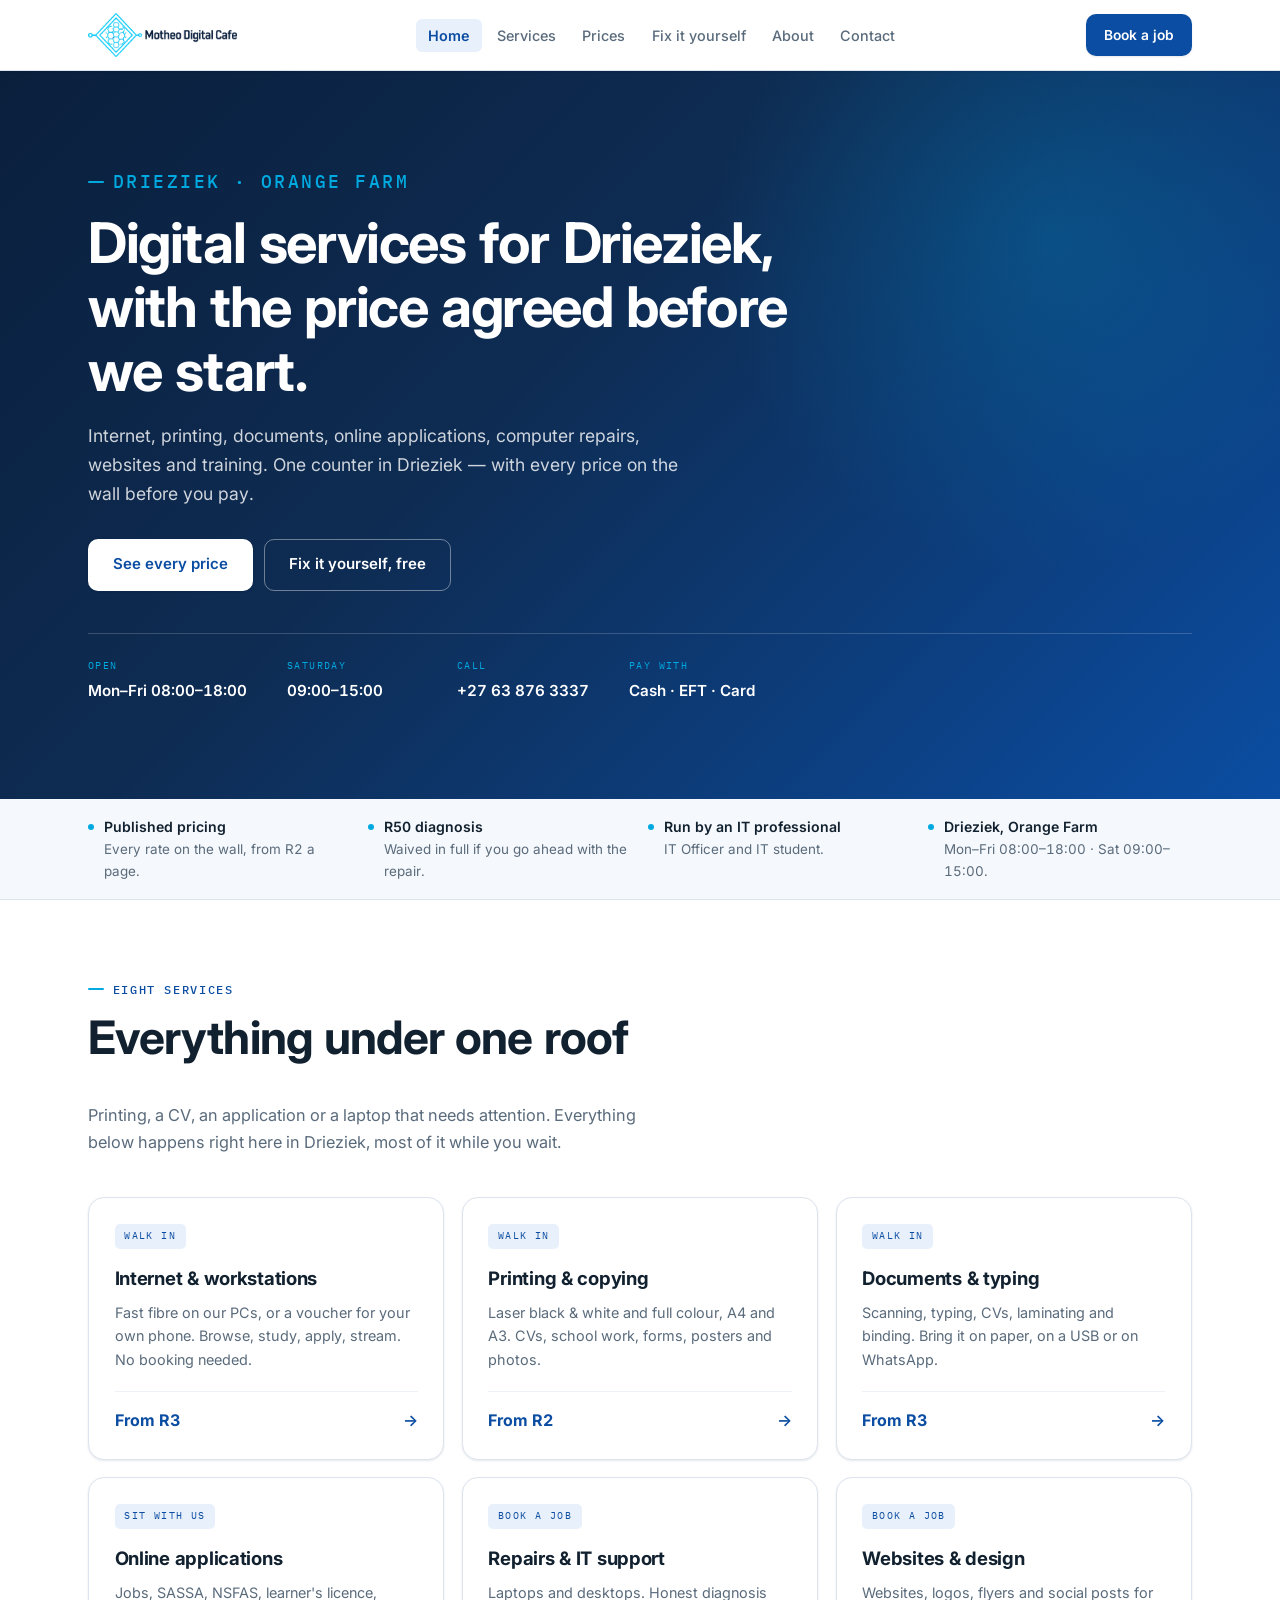
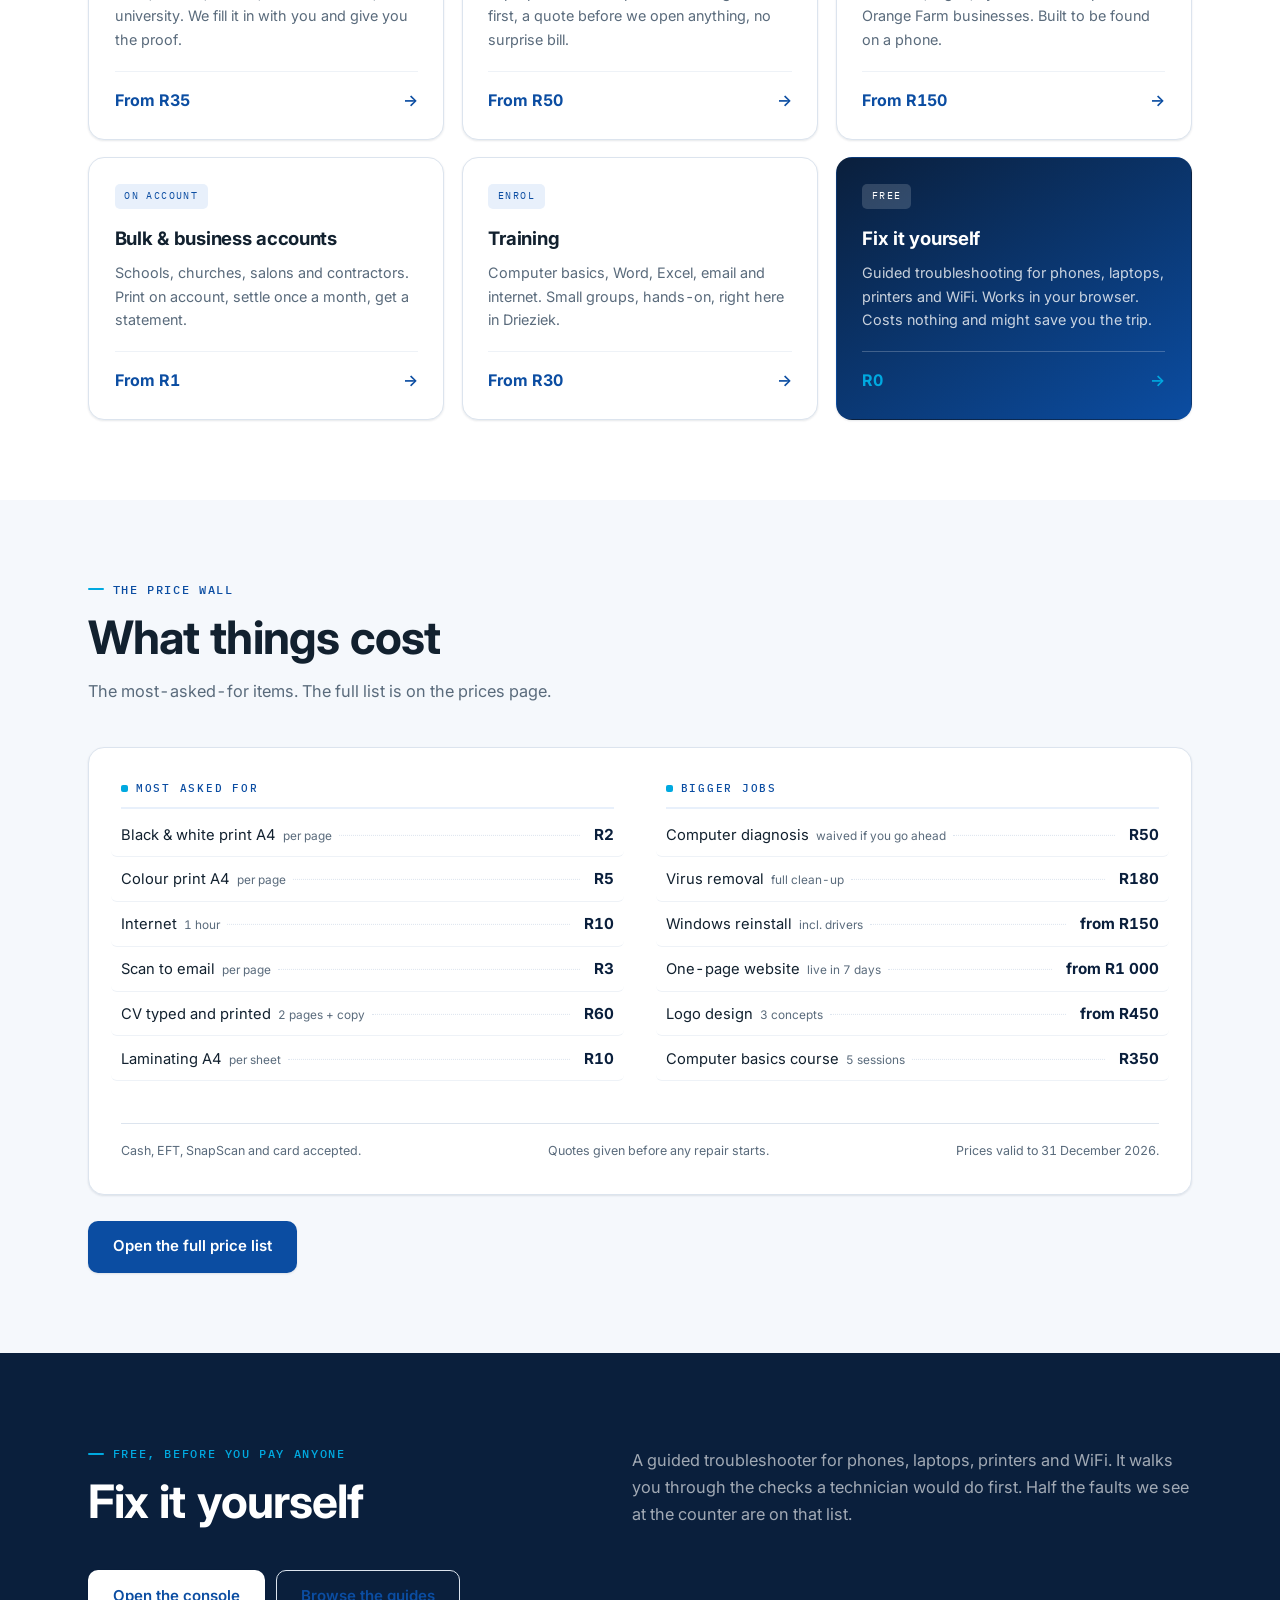
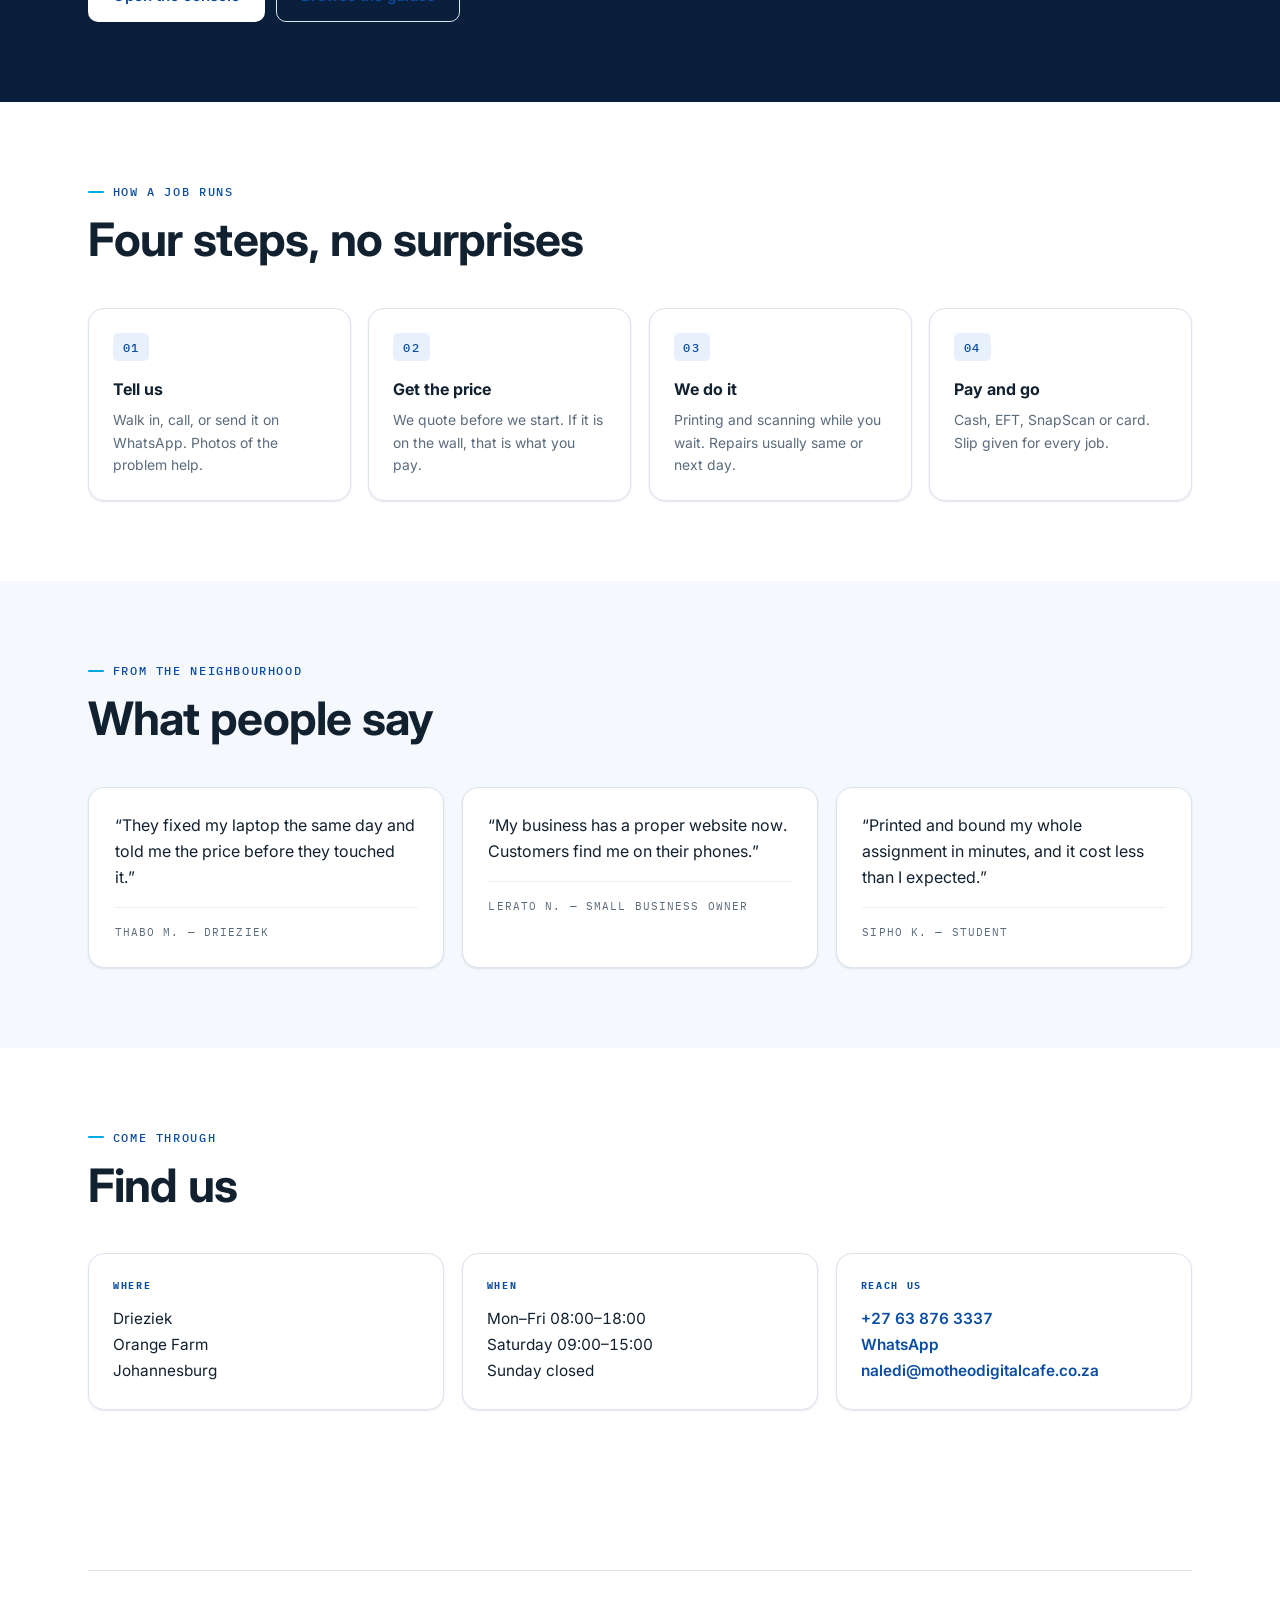
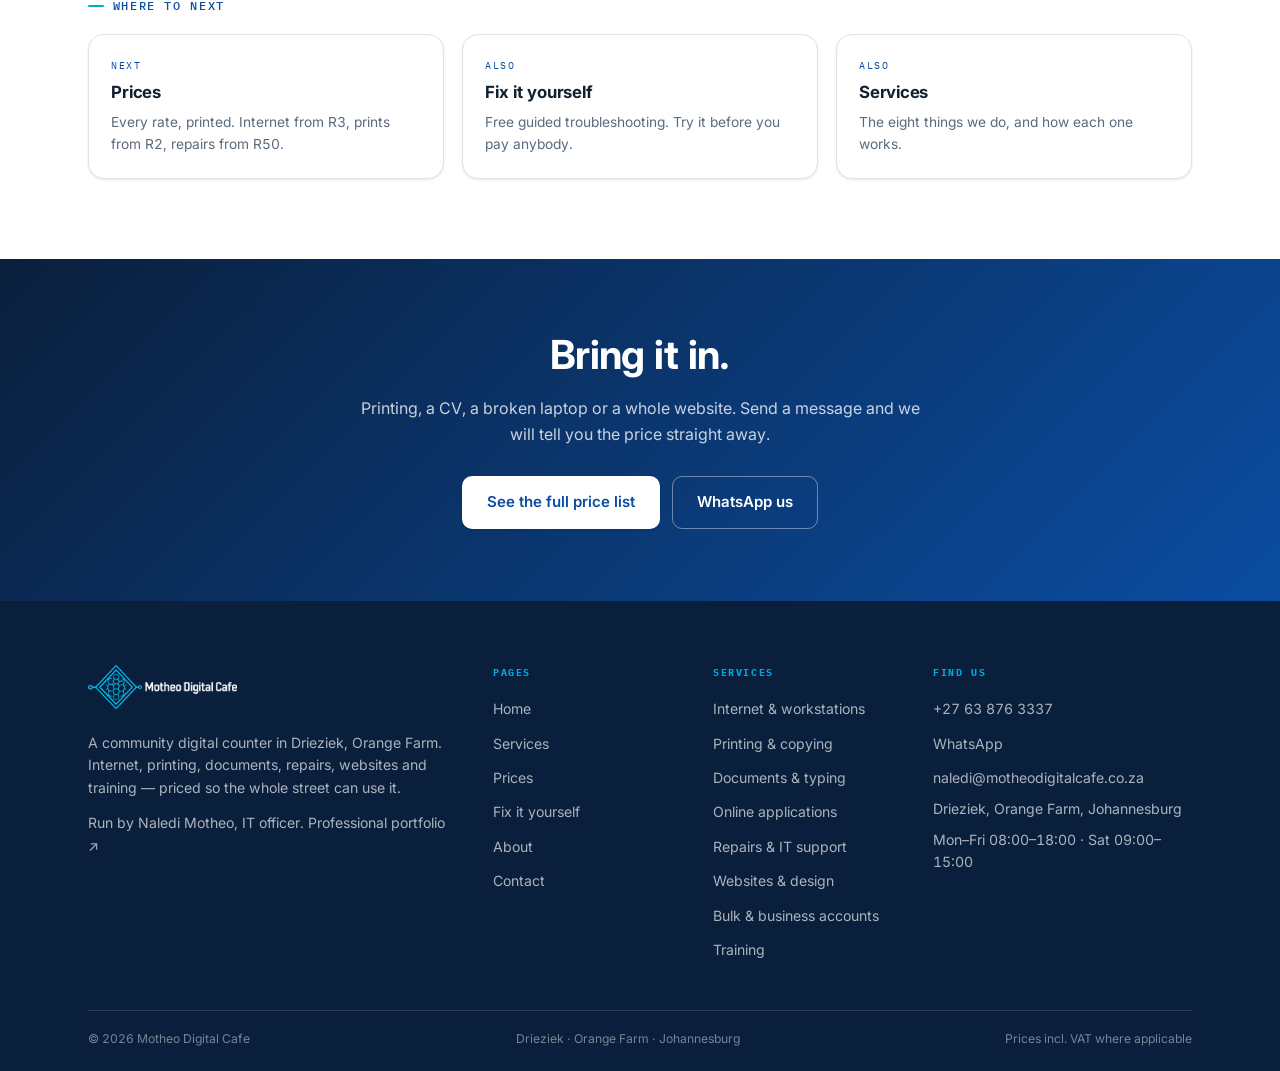
==== commit 62a216ce: "Update application, repair and training prices; remove training certificate" ====
--- a/index.html
+++ b/index.html
@@ -68,7 +68,7 @@
         <span class="svc-arrow" aria-hidden="true">&rarr;</span></span></a><a class="svc" href="/prices/#documents-typing"><span class="svc-kicker">Walk in</span>
         <h3>Documents &amp; typing</h3><p>Scanning, typing, CVs, laminating and binding. Bring it on paper, on a USB or on WhatsApp.</p><span class="svc-foot"><span class="svc-from">From R3</span>
         <span class="svc-arrow" aria-hidden="true">&rarr;</span></span></a><a class="svc" href="/prices/#online-applications"><span class="svc-kicker">Sit with us</span>
-        <h3>Online applications</h3><p>Jobs, SASSA, NSFAS, learner's licence, university. We fill it in with you and give you the proof.</p><span class="svc-foot"><span class="svc-from">From R15</span>
+        <h3>Online applications</h3><p>Jobs, SASSA, NSFAS, learner's licence, university. We fill it in with you and give you the proof.</p><span class="svc-foot"><span class="svc-from">From R35</span>
         <span class="svc-arrow" aria-hidden="true">&rarr;</span></span></a><a class="svc" href="/prices/#repairs-it-support"><span class="svc-kicker">Book a job</span>
         <h3>Repairs &amp; IT support</h3><p>Laptops and desktops. Honest diagnosis first, a quote before we open anything, no surprise bill.</p><span class="svc-foot"><span class="svc-from">From R50</span>
         <span class="svc-arrow" aria-hidden="true">&rarr;</span></span></a><a class="svc" href="/prices/#websites-design"><span class="svc-kicker">Book a job</span>
@@ -91,7 +91,7 @@
     <div class="sec-head rv"><p class="eyebrow">The price wall</p>
       <h2 class="sec-title">What things cost</h2>
       <p class="sec-sub">The most-asked-for items. The full list is on the prices page.</p></div>
-    <div class="rv"><div class="board"><div class="board-cols"><div class="board-group" id="most-asked-for"><h3>Most asked for</h3><div class="row"><span class="row-name"><span>Black &amp; white print A4</span><small>per page</small></span><span class="row-price">R2</span></div><div class="row"><span class="row-name"><span>Colour print A4</span><small>per page</small></span><span class="row-price">R5</span></div><div class="row"><span class="row-name"><span>Internet</span><small>1 hour</small></span><span class="row-price">R10</span></div><div class="row"><span class="row-name"><span>Scan to email</span><small>per page</small></span><span class="row-price">R3</span></div><div class="row"><span class="row-name"><span>CV typed and printed</span><small>2 pages + copy</small></span><span class="row-price">R60</span></div><div class="row"><span class="row-name"><span>Laminating A4</span><small>per sheet</small></span><span class="row-price">R10</span></div></div><div class="board-group" id="bigger-jobs"><h3>Bigger jobs</h3><div class="row"><span class="row-name"><span>Computer diagnosis</span><small>waived if you go ahead</small></span><span class="row-price">R50</span></div><div class="row"><span class="row-name"><span>Virus removal</span><small>full clean-up</small></span><span class="row-price">R180</span></div><div class="row"><span class="row-name"><span>Windows reinstall</span><small>incl. drivers</small></span><span class="row-price">R250</span></div><div class="row"><span class="row-name"><span>One-page website</span><small>live in 7 days</small></span><span class="row-price">from R1 000</span></div><div class="row"><span class="row-name"><span>Logo design</span><small>3 concepts</small></span><span class="row-price">from R450</span></div><div class="row"><span class="row-name"><span>Computer basics course</span><small>5 sessions</small></span><span class="row-price">R350</span></div></div></div><div class="board-foot"><span>Cash, EFT, SnapScan and card accepted.</span><span>Quotes given before any repair starts.</span><span>Prices valid to 31 December 2026.</span></div></div></div>
+    <div class="rv"><div class="board"><div class="board-cols"><div class="board-group" id="most-asked-for"><h3>Most asked for</h3><div class="row"><span class="row-name"><span>Black &amp; white print A4</span><small>per page</small></span><span class="row-price">R2</span></div><div class="row"><span class="row-name"><span>Colour print A4</span><small>per page</small></span><span class="row-price">R5</span></div><div class="row"><span class="row-name"><span>Internet</span><small>1 hour</small></span><span class="row-price">R10</span></div><div class="row"><span class="row-name"><span>Scan to email</span><small>per page</small></span><span class="row-price">R3</span></div><div class="row"><span class="row-name"><span>CV typed and printed</span><small>2 pages + copy</small></span><span class="row-price">R60</span></div><div class="row"><span class="row-name"><span>Laminating A4</span><small>per sheet</small></span><span class="row-price">R10</span></div></div><div class="board-group" id="bigger-jobs"><h3>Bigger jobs</h3><div class="row"><span class="row-name"><span>Computer diagnosis</span><small>waived if you go ahead</small></span><span class="row-price">R50</span></div><div class="row"><span class="row-name"><span>Virus removal</span><small>full clean-up</small></span><span class="row-price">R180</span></div><div class="row"><span class="row-name"><span>Windows reinstall</span><small>incl. drivers</small></span><span class="row-price">from R150</span></div><div class="row"><span class="row-name"><span>One-page website</span><small>live in 7 days</small></span><span class="row-price">from R1 000</span></div><div class="row"><span class="row-name"><span>Logo design</span><small>3 concepts</small></span><span class="row-price">from R450</span></div><div class="row"><span class="row-name"><span>Computer basics course</span><small>5 sessions</small></span><span class="row-price">R350</span></div></div></div><div class="board-foot"><span>Cash, EFT, SnapScan and card accepted.</span><span>Quotes given before any repair starts.</span><span>Prices valid to 31 December 2026.</span></div></div></div>
     <p style="margin-top:1.6rem"><a class="pill pill-solid" href="/prices/">Open the full price list</a></p>
   </div>
 </section>
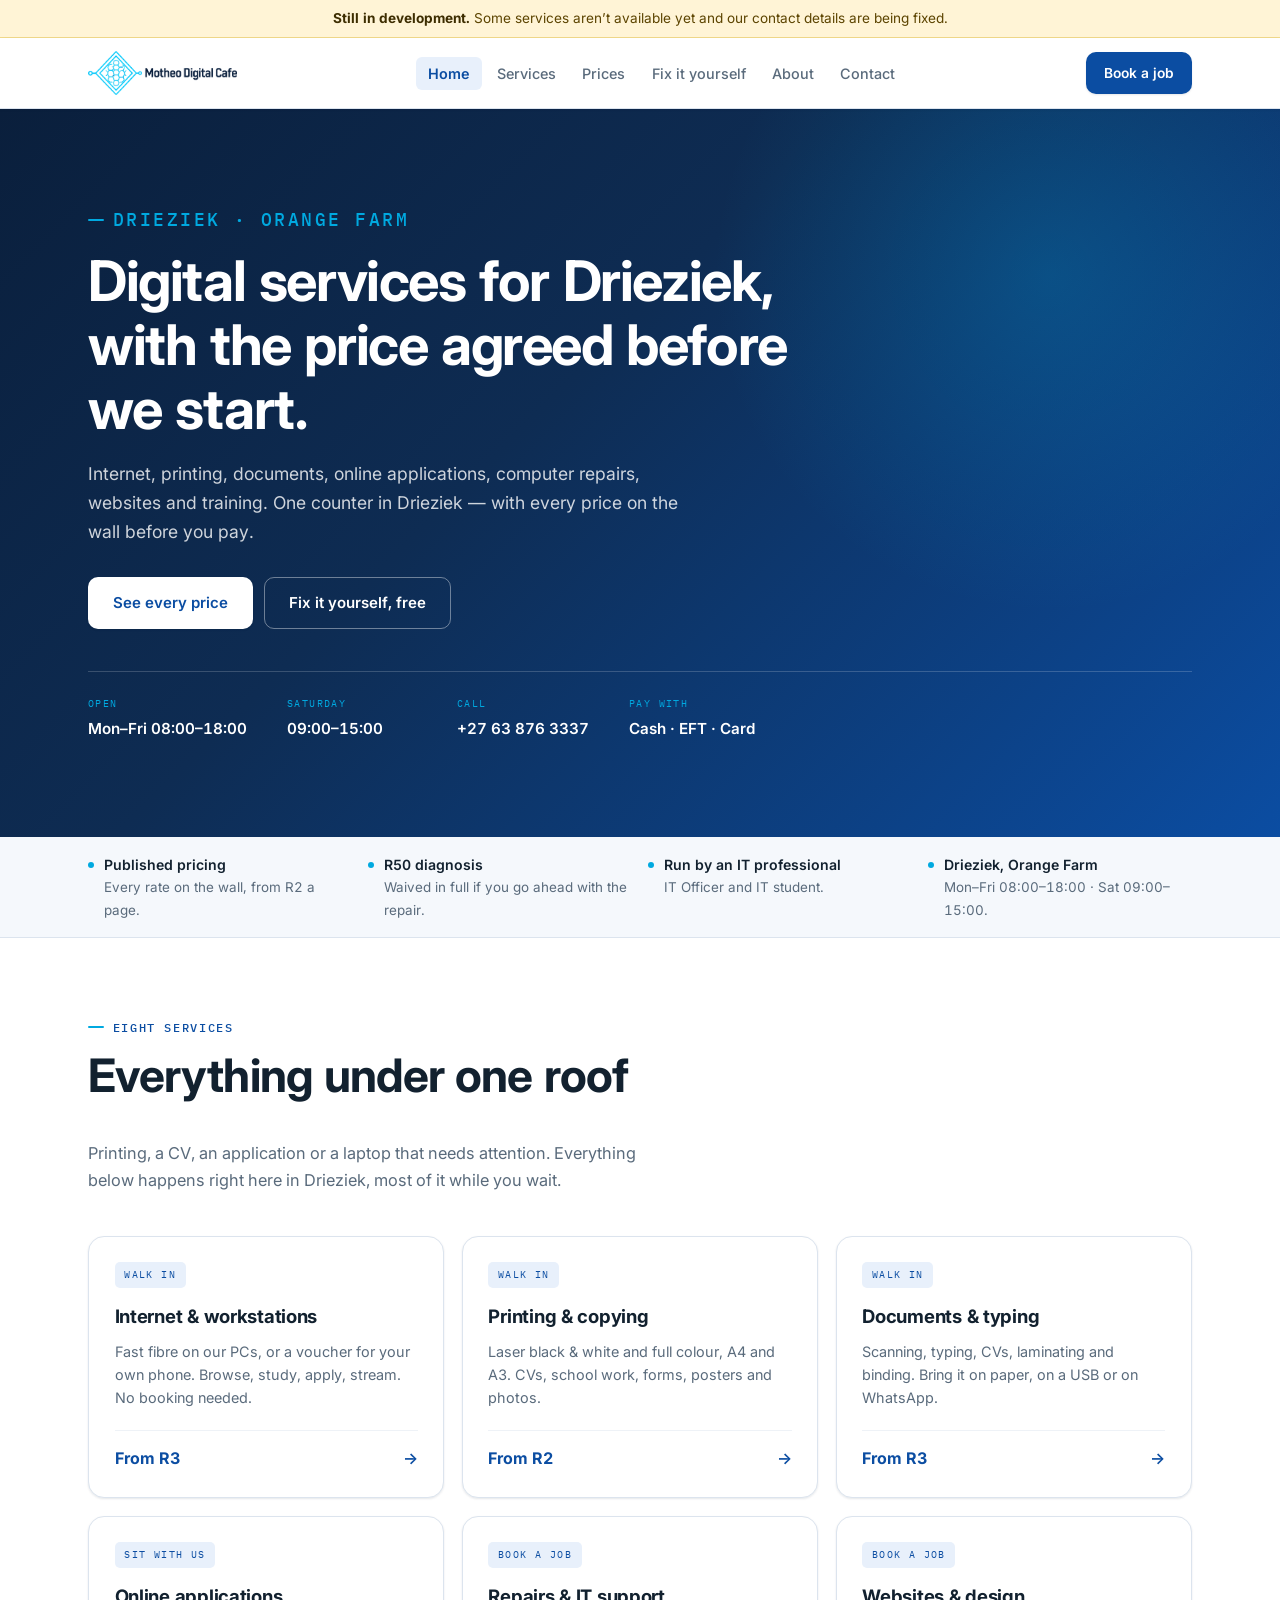
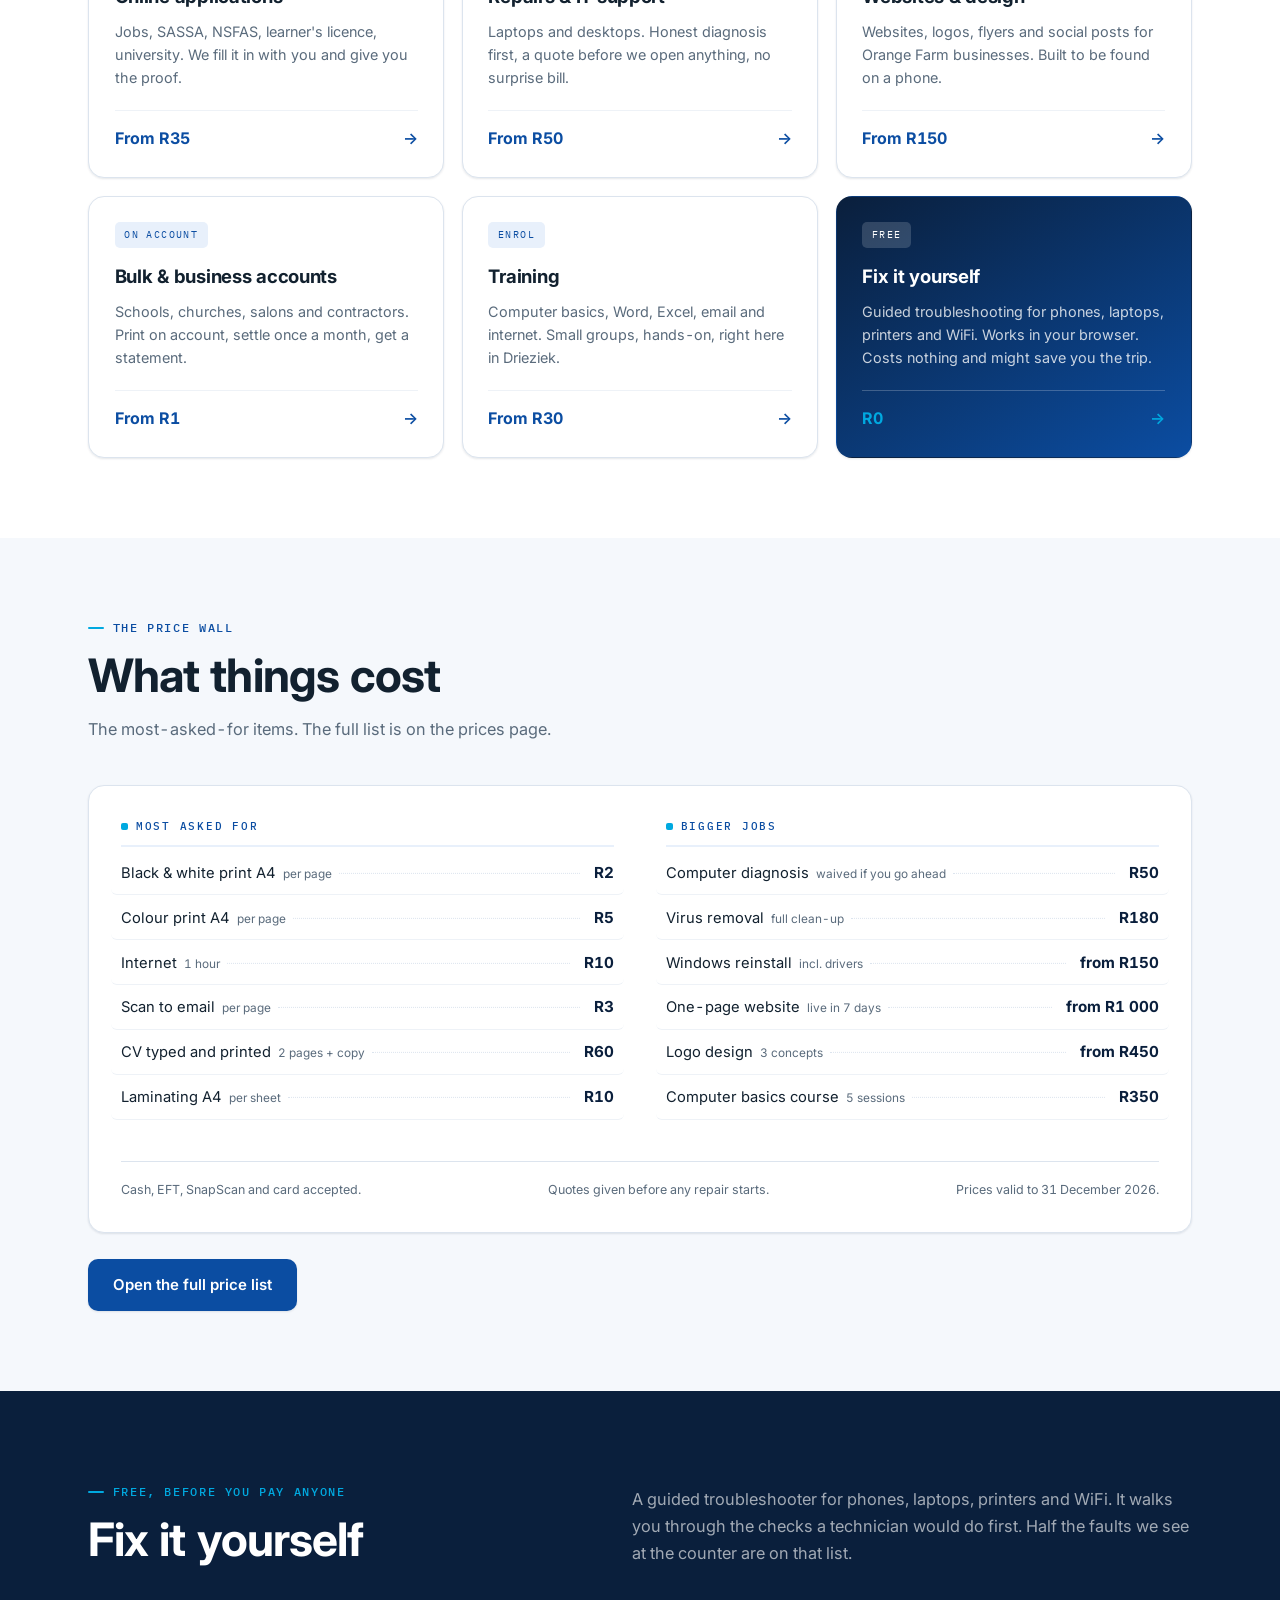
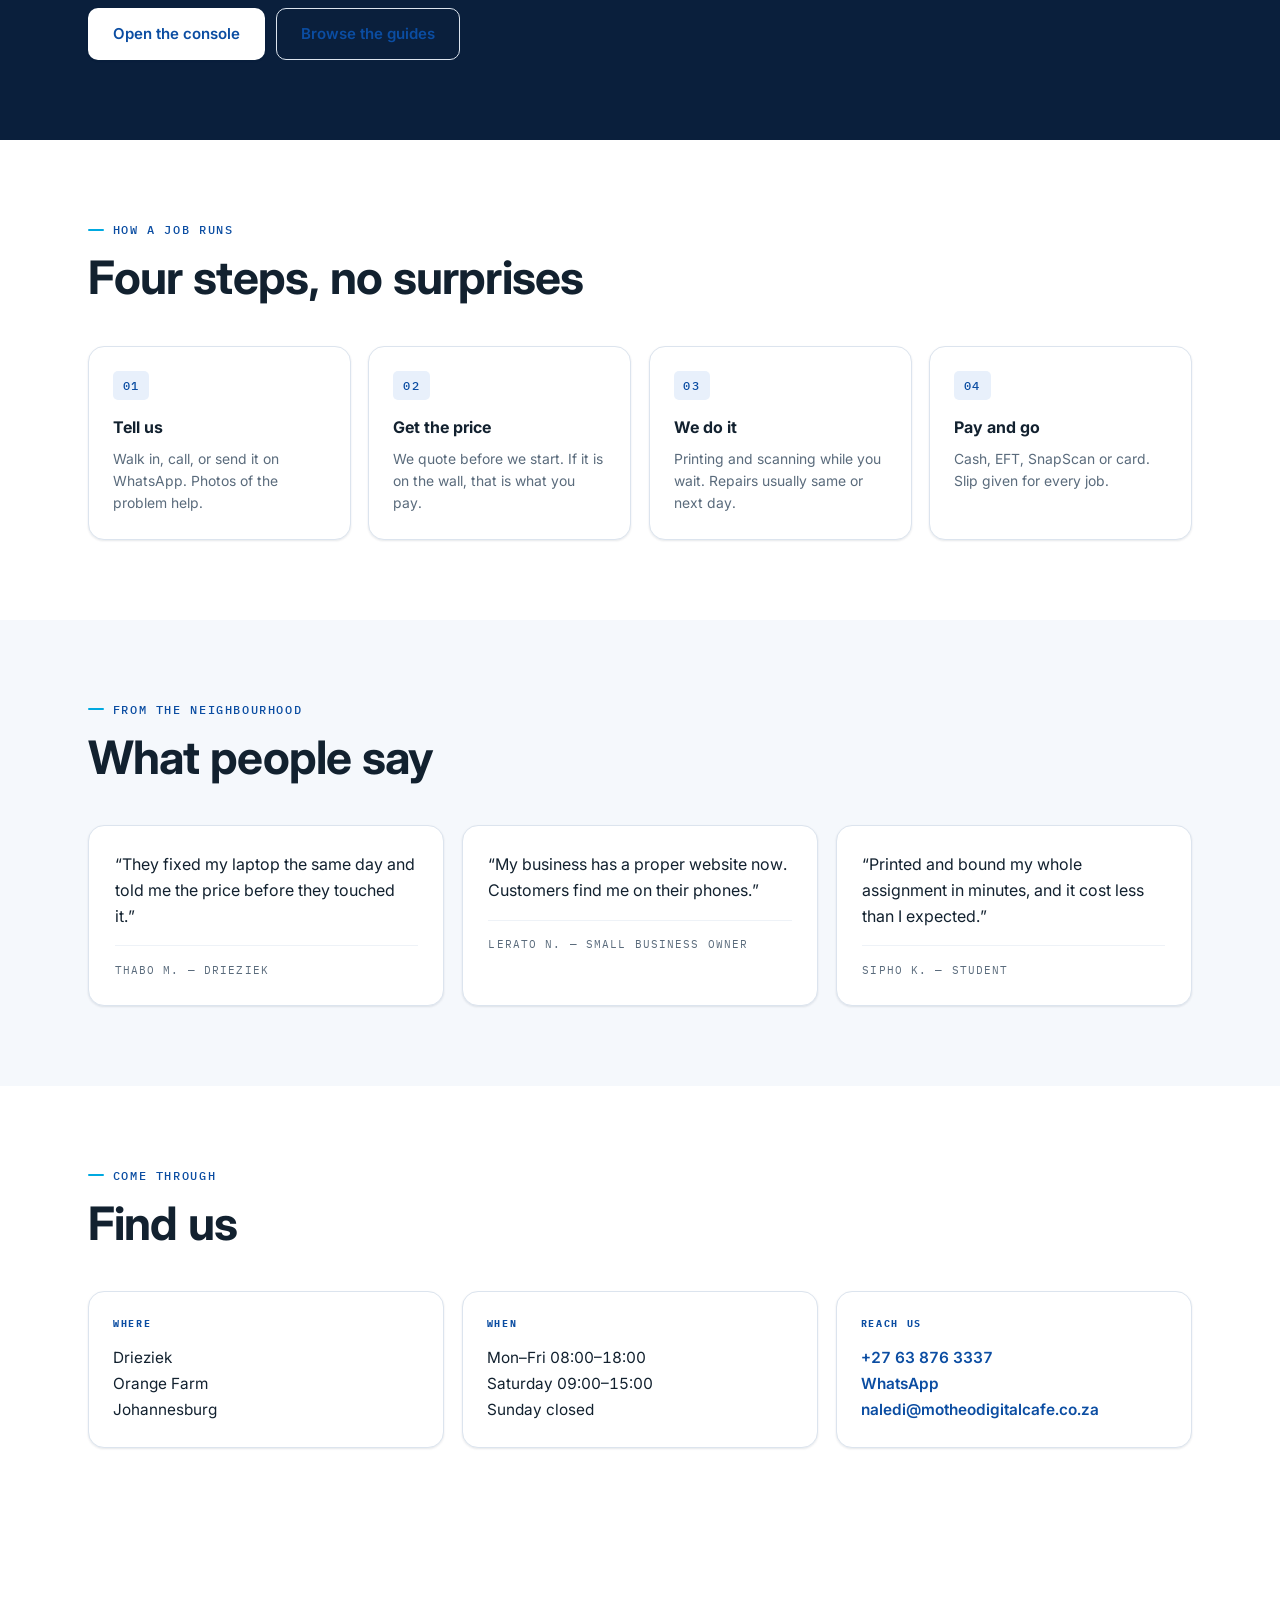
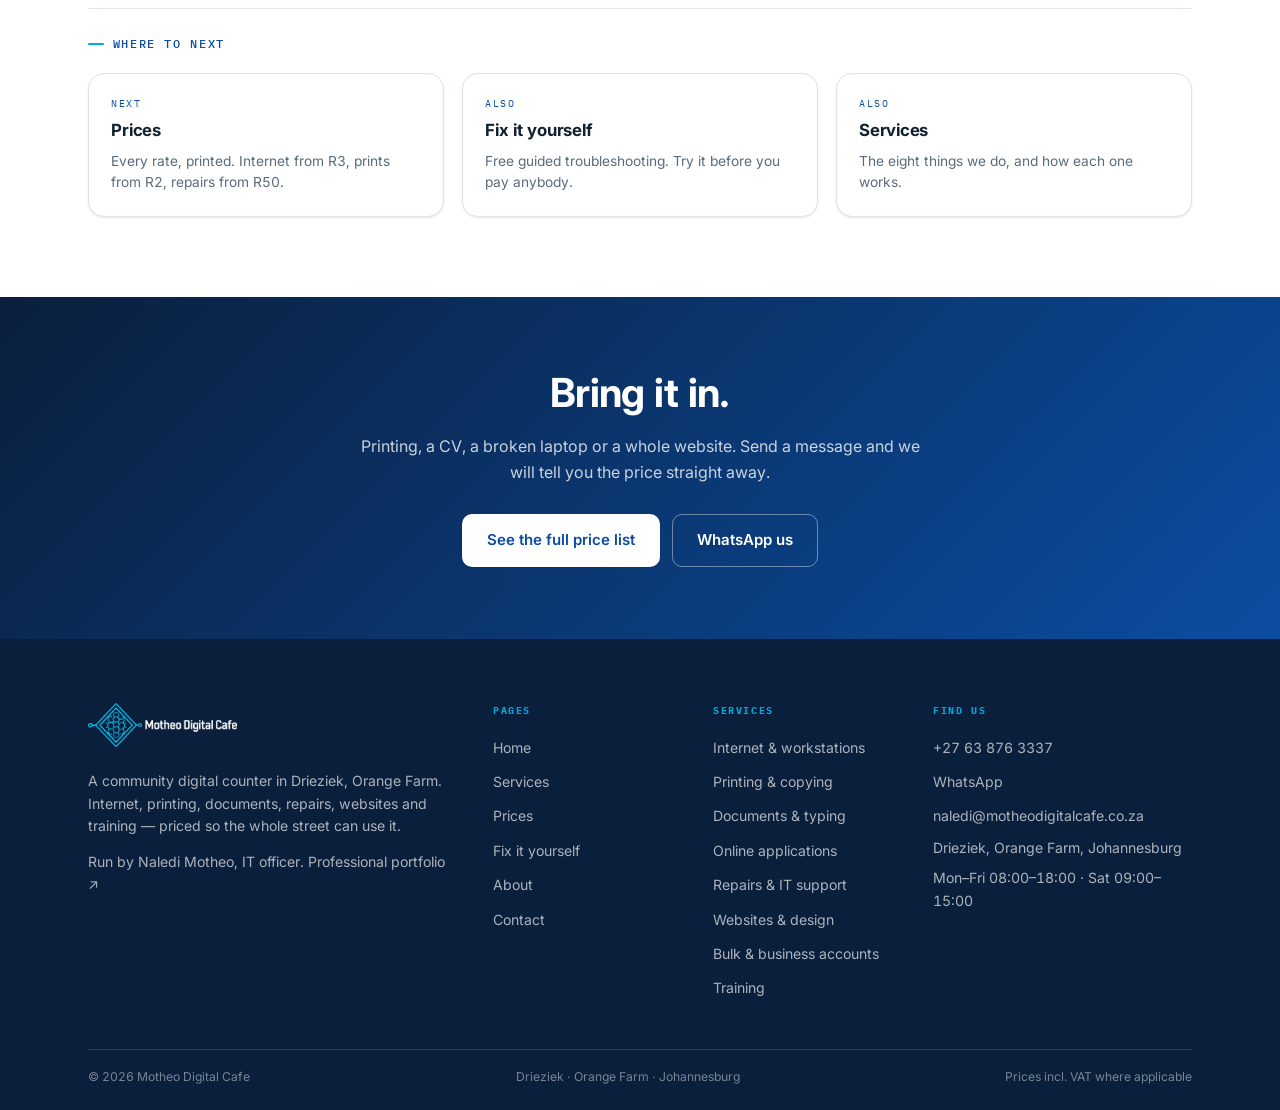
==== commit 5fdfb611: "Add 'still in development' notice to every page" ====
--- a/index.html
+++ b/index.html
@@ -11,6 +11,8 @@
 <link rel="apple-touch-icon" href="/assets/apple-touch-icon.png">
 <meta property="og:title" content="Motheo Digital Cafe — Internet, printing, repairs &amp; websites in Orange Farm">
 <meta property="og:description" content="Internet, printing, scanning, CVs, online applications, computer repairs, websites and training in Drieziek, Orange Farm. Internet from R3 an hour, printing from R2, plus free troubleshooting guides.">
+<link rel="canonical" href="https://motheodigitalcafe.co.za/">
+<meta property="og:url" content="https://motheodigitalcafe.co.za/">
 <meta property="og:type" content="website">
 <meta property="og:image" content="https://motheodigitalcafe.co.za/assets/og-image.jpg">
 <meta property="og:image:width" content="1200">
@@ -20,9 +22,55 @@
 <link rel="preconnect" href="https://fonts.gstatic.com" crossorigin>
 <link href="https://fonts.googleapis.com/css2?family=Inter:wght@400;500;600;700;800&family=IBM+Plex+Mono:wght@400;500&display=swap" rel="stylesheet">
 <link rel="stylesheet" href="/style.css">
+<script type="application/ld+json">
+{
+ "@context": "https://schema.org",
+ "@type": "LocalBusiness",
+ "@id": "https://motheodigitalcafe.co.za/#business",
+ "name": "Motheo Digital Cafe",
+ "url": "https://motheodigitalcafe.co.za/",
+ "logo": "https://motheodigitalcafe.co.za/assets/emblem.png",
+ "image": "https://motheodigitalcafe.co.za/assets/og-image.jpg",
+ "description": "Internet, printing, documents, online applications, computer repairs, websites and training in Drieziek, Orange Farm.",
+ "telephone": "+27638763337",
+ "email": "naledi@motheodigitalcafe.co.za",
+ "priceRange": "R2 – R5 000",
+ "address": {
+  "@type": "PostalAddress",
+  "streetAddress": "Drieziek 5",
+  "addressLocality": "Orange Farm",
+  "addressRegion": "Gauteng",
+  "postalCode": "1841",
+  "addressCountry": "ZA"
+ },
+ "areaServed": "Orange Farm",
+ "openingHoursSpecification": [
+  {
+   "@type": "OpeningHoursSpecification",
+   "dayOfWeek": [
+    "Monday",
+    "Tuesday",
+    "Wednesday",
+    "Thursday",
+    "Friday"
+   ],
+   "opens": "08:00",
+   "closes": "18:00"
+  },
+  {
+   "@type": "OpeningHoursSpecification",
+   "dayOfWeek": "Saturday",
+   "opens": "09:00",
+   "closes": "15:00"
+  }
+ ],
+ "paymentAccepted": "Cash, EFT, Card, SnapScan"
+}
+</script>
 </head>
 <body>
 <a class="skip" href="#main">Skip to content</a>
+<div class="devbar" role="status"><div class="devbar-in"><b>Still in development.</b> Some services aren&rsquo;t available yet and our contact details are being fixed.</div></div>
 <header class="nav">
   <div class="nav-in">
     <a class="brand" href="/"><img src="/assets/logo-dark.png" alt="Motheo Digital Cafe" width="163" height="48"></a>
--- a/style.css
+++ b/style.css
@@ -413,3 +413,13 @@
   padding:.9rem 1.1rem;border-top:1px solid var(--line);font-size:.88rem;color:var(--slate)}
 .map-foot b{color:var(--ink)}
 @media (max-width:900px){.book-grid{grid-template-columns:1fr}.map{min-height:360px}}
+
+.form-actions{display:flex;flex-wrap:wrap;gap:.6rem}
+.pill-ghost-dark{background:transparent;border:1px solid var(--line);color:var(--brand)}
+.pill-ghost-dark:hover{border-color:var(--brand);background:var(--brand-lt)}
+.form-note{font-size:.8rem;color:var(--slate);margin:0}
+
+/* ---------- development notice ---------- */
+.devbar{background:#fff4d6;border-bottom:1px solid #f1d98a;color:#5c4400;font-size:.85rem;line-height:1.45}
+.devbar-in{max-width:var(--wrap);margin:0 auto;padding:.55rem var(--gut);text-align:center}
+.devbar b{color:#3d2d00}
